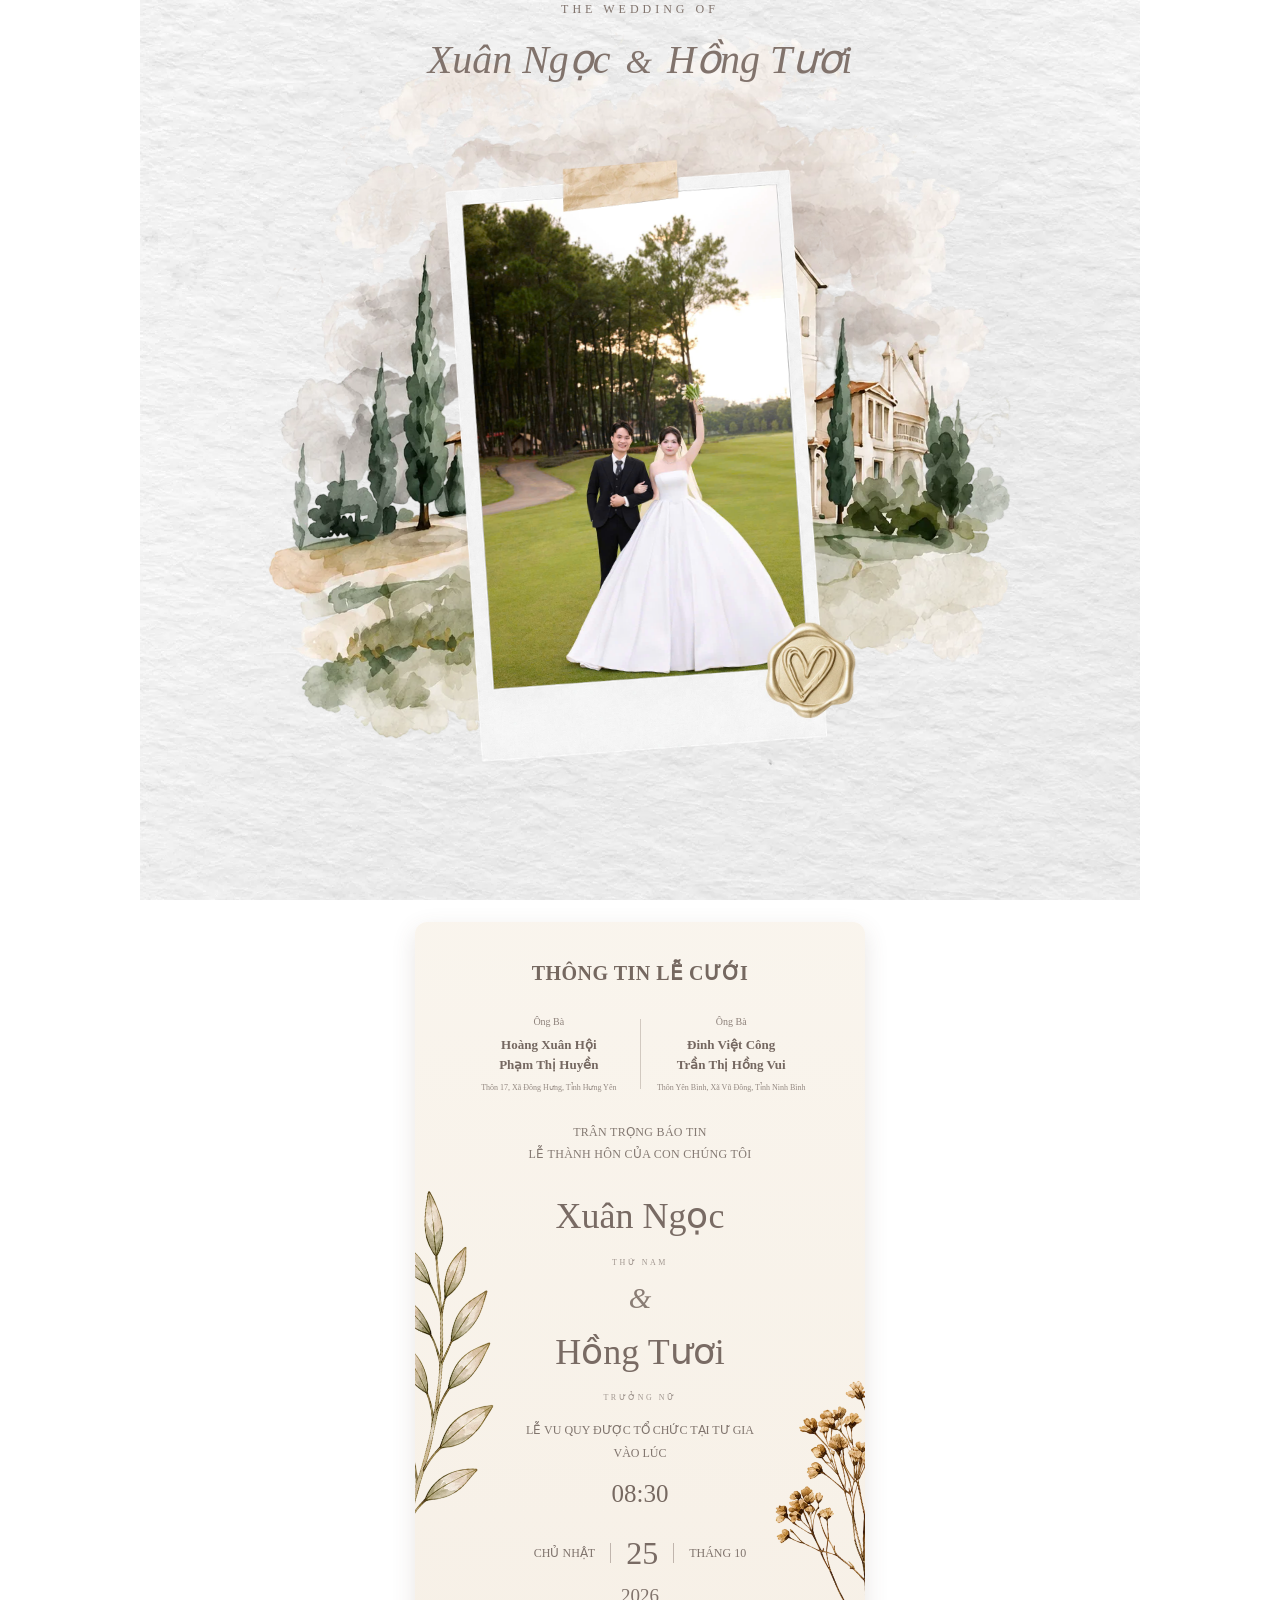
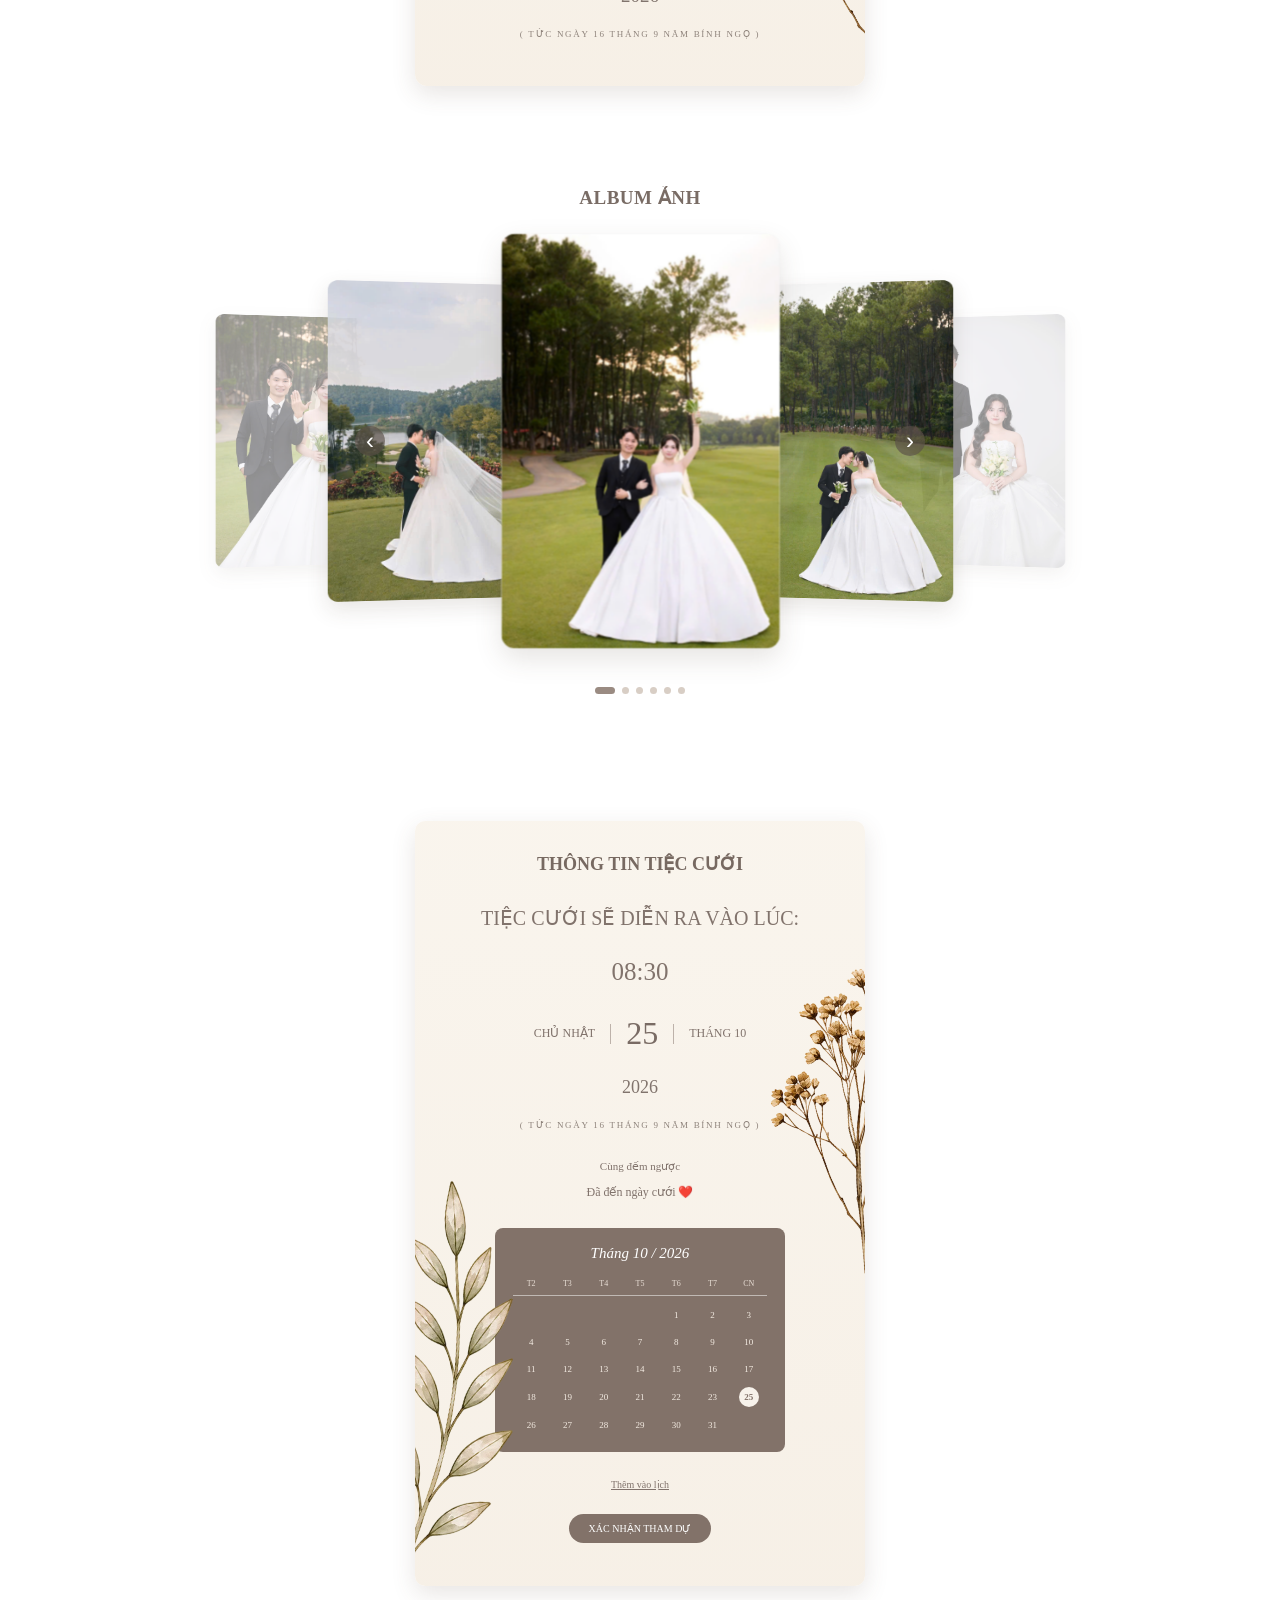
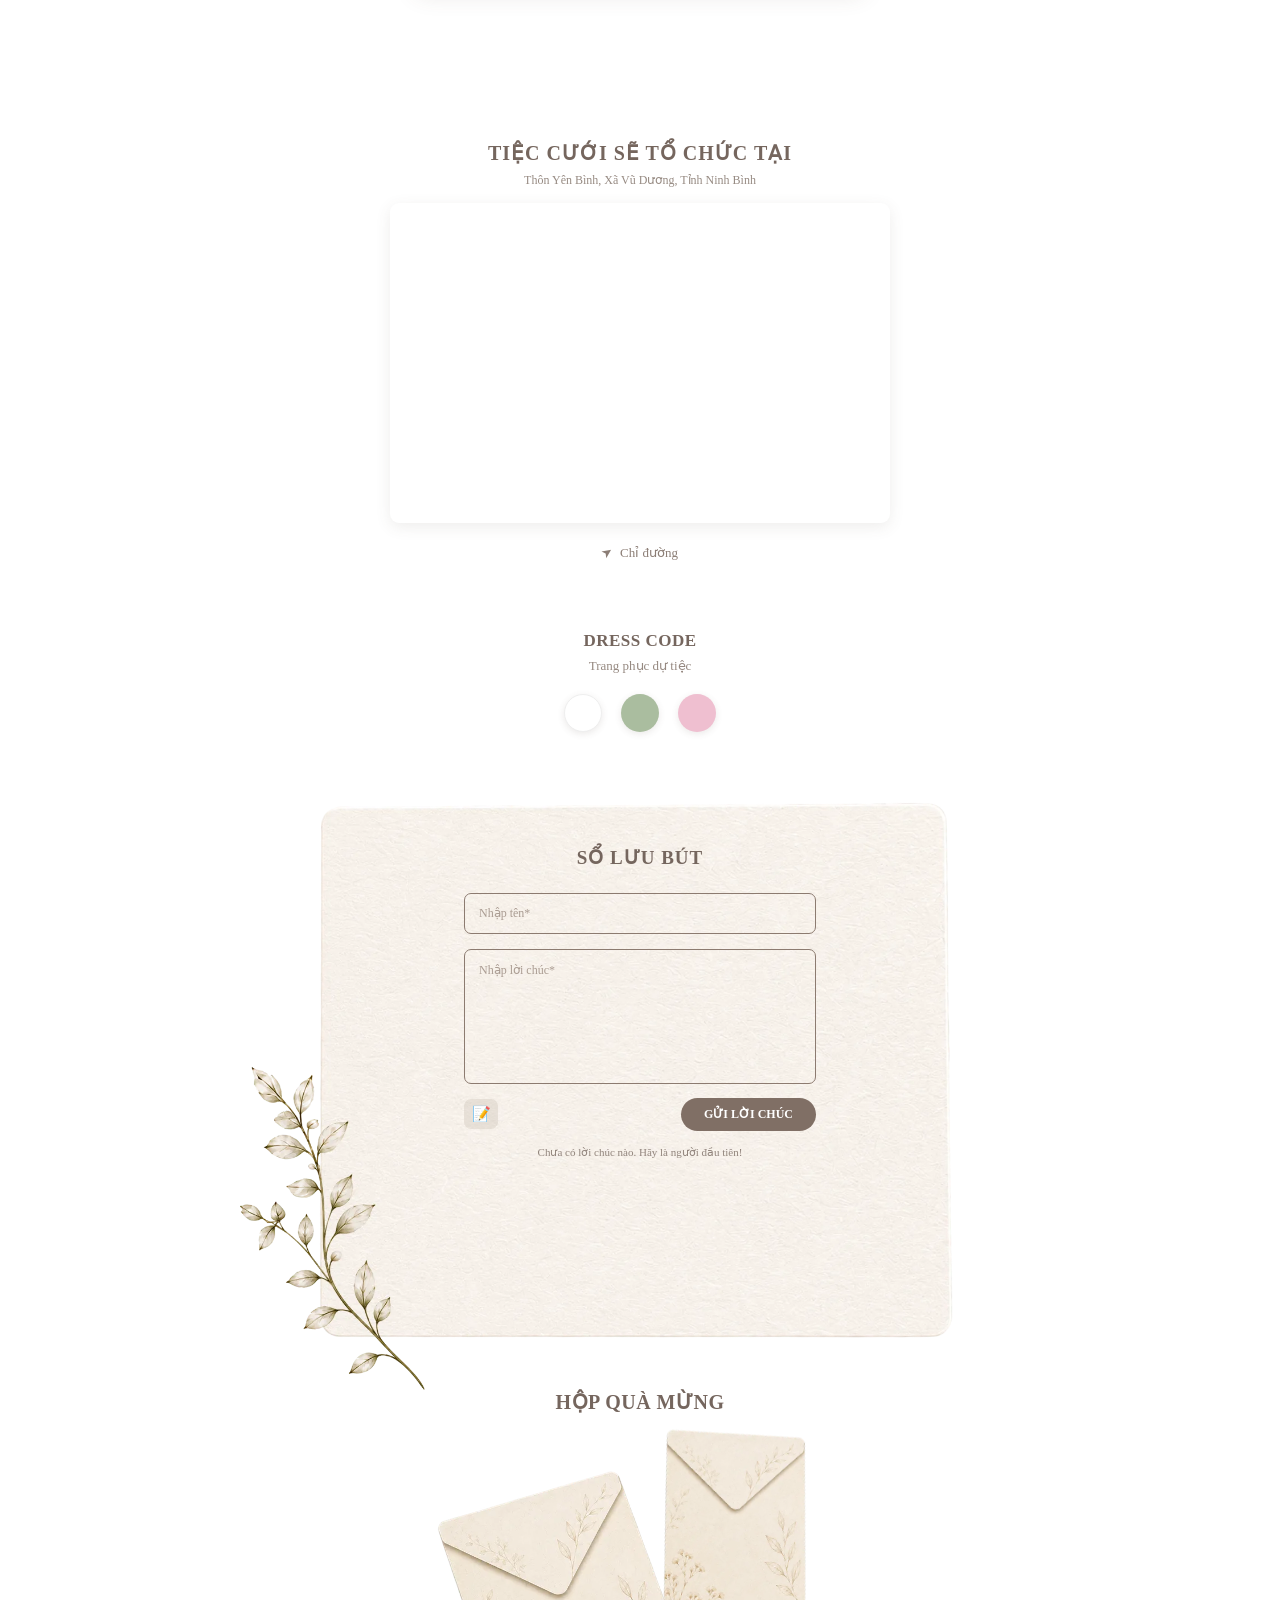
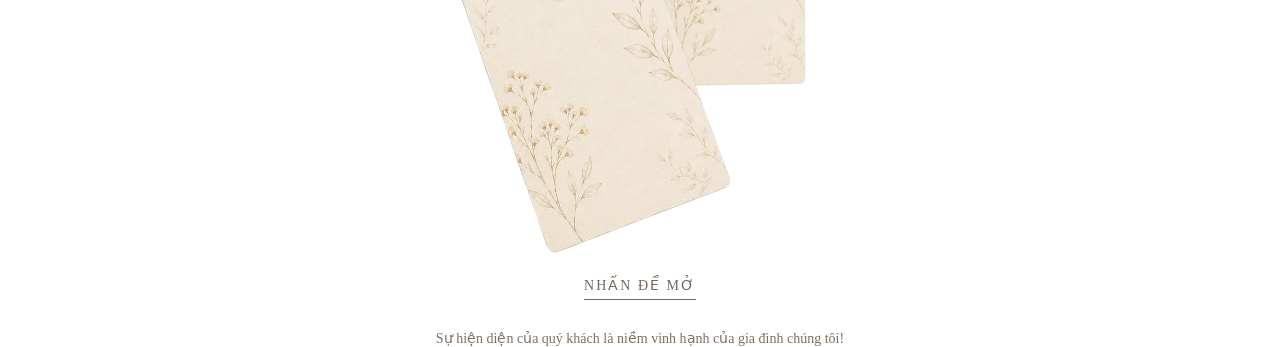
==== index.html @ 6e7ea4f8 "upload source code" ====
<!DOCTYPE html>
<html lang="en">
<head>
    <meta charset="UTF-8">
    <meta name="viewport" content="width=device-width, initial-scale=1.0">
    <title>Document</title>
    <link rel="stylesheet" href="index.css">
</head>
<body>
    <div class="wedding-cover">

    <!-- ================================
         TIÊU ĐỀ
    ================================= -->

    <div class="wedding-subtitle">
        THE WEDDING OF
    </div>


    <!-- ================================
         TÊN CÔ DÂU CHÚ RỂ
    ================================= -->

    <div class="wedding-names">
        Xuân Ngọc <span>&amp;</span> Hồng Tươi
    </div>


    <!-- ================================
         KHU VỰC ẢNH
    ================================= -->

    <div class="wedding-photo">


        <!-- ẢNH CƯỚI -->
        <img class="anh-cuoi" src="anhcuoi/anh-chinh.jpg" alt="Xuân Ngọc &amp; Hồng Tươi">


        <!-- KHUNG POLAROID CỦA BẠN -->
        <img class="khung-anh" src="anhcuoi/frame-avatar.png" alt="">


        <!-- BĂNG KEO -->
        <div class="wedding-tape"></div>


        <!-- HOA KHÔ -->
        <div class="wedding-flower">

            <img src="LINK-HOA-KHO" alt="">

        </div>


        <!-- CON DẤU -->
        <div class="wedding-seal">

            <img src="LINK-CON-DAU" alt="">

        </div>


    </div>

</div>
<!-- =====================================================
     THÔNG TIN LỄ CƯỚI
===================================================== -->

<section class="wedding-info">

    <!-- TIÊU ĐỀ -->
    <h2 class="info-title">
        THÔNG TIN LỄ CƯỚI
    </h2>


    <!-- =================================================
         THÔNG TIN HAI GIA ĐÌNH
    ================================================== -->

    <div class="family-info">

        <!-- NHÀ TRAI -->
        <div class="family-side">

            <div class="small-text">
                Ông Bà
            </div>

            <strong>
                Hoàng Xuân Hội
            </strong>

            <strong>
                Phạm Thị Huyền
            </strong>

            <div class="address">
                Thôn 17, Xã Đông Hưng, Tỉnh Hưng Yên
            </div>

        </div>


        <!-- ĐƯỜNG KẺ -->
        <div class="family-line"></div>


        <!-- NHÀ GÁI -->
        <div class="family-side">

            <div class="small-text">
                Ông Bà
            </div>

            <strong>
                Đinh Việt Công
            </strong>

            <strong>
                Trần Thị Hồng Vui
            </strong>

            <div class="address">
                Thôn Yên Bình, Xã Vũ Đông, Tỉnh Ninh Bình
            </div>

        </div>

    </div>


    <!-- =================================================
         LỜI MỜI
    ================================================== -->

    <div class="invitation-text">

        TRÂN TRỌNG BÁO TIN<br>

        LỄ THÀNH HÔN CỦA CON CHÚNG TÔI

    </div>


    <!-- =================================================
         TÊN CÔ DÂU
    ================================================== -->

    <div class="bride-name">
        Xuân Ngọc
    </div>


    <!-- VAI TRÒ -->
    <div class="gender">
        THỨ NAM
    </div>


    <!-- DẤU & -->
    <div class="and-symbol">
        &
    </div>


    <!-- =================================================
         TÊN CHÚ RỂ
    ================================================== -->

    <div class="groom-name">
        Hồng Tươi
    </div>


    <!-- VAI TRÒ -->
    <div class="gender">
        TRƯỞNG NỮ
    </div>


    <!-- =================================================
         THÔNG TIN BUỔI LỄ
    ================================================== -->

    <div class="ceremony-text">

        LỄ VU QUY ĐƯỢC TỔ CHỨC TẠI TƯ GIA

        <br>

        VÀO LÚC

    </div>


    <!-- GIỜ -->
    <div class="ceremony-time">
        08:30
    </div>


    <!-- =================================================
         NGÀY
    ================================================== -->

    <div class="date-row">

        <span>
            CHỦ NHẬT
        </span>

        <i></i>

        <strong>
            25
        </strong>

        <i></i>

        <span>
            THÁNG 10
        </span>

    </div>


    <!-- =================================================
         NĂM
    ================================================== -->

    <div class="year">
        2026
    </div>


    <!-- =================================================
         ÂM LỊCH
    ================================================== -->

    <div class="lunar-date">
        ( TỨC NGÀY 16 THÁNG 9 NĂM BÍNH NGỌ )
    </div>


    <!-- =================================================
         HOA BÊN TRÁI
    ================================================== -->

    <div class="info-flower info-flower-left">

        <img
            src="anhcuoi/leaf-background.png"
            alt=""
        >

    </div>


    <!-- =================================================
         HOA BÊN PHẢI
    ================================================== -->

    <div class="info-flower info-flower-right">

        <img
            src="anhcuoi/flower2-decoration.png"
            alt=""
        >

    </div>

</section>
<!-- =====================================================
     ALBUM ẢNH
===================================================== -->

<section class="wedding-album">

    <h2 class="album-title">
        ALBUM ẢNH
    </h2>


    <div class="album-slider">

        <!-- NÚT TRÁI -->
        <button
            class="album-btn album-prev"
            onclick="prevAlbum()">
            ‹
        </button>


        <!-- KHUNG ẢNH -->
        <div class="album-track">

            <div class="album-card">
                <img src="anhcuoi/1.jpg" alt="Ảnh cưới 1">
            </div>

            <div class="album-card">
                <img src="anhcuoi/2.jpg" alt="Ảnh cưới 2">
            </div>

            <div class="album-card">
                <img src="anhcuoi/4.jpg" alt="Ảnh cưới 3">
            </div>

            <div class="album-card">
                <img src="anhcuoi/5.jpg" alt="Ảnh cưới 4">
            </div>

            <div class="album-card">
                <img src="anhcuoi/6.jpg" alt="Ảnh cưới 5">
            </div>

            <div class="album-card">
                <img src="anhcuoi/7.jpg" alt="Ảnh cưới 6">
            </div>

        </div>


        <!-- NÚT PHẢI -->
        <button
            class="album-btn album-next"
            onclick="nextAlbum()">
            ›
        </button>

    </div>


    <!-- CHẤM -->
    <div class="album-dots"></div>

</section>
<!-- =====================================================
     THÔNG TIN TIỆC CƯỚI
===================================================== -->

<section class="wedding-party">

    <!-- TIÊU ĐỀ -->
    <h2 class="party-title">
        THÔNG TIN TIỆC CƯỚI
    </h2>


    <!-- NỘI DUNG -->
    <div class="party-content">

        <div class="party-intro">
            TIỆC CƯỚI SẼ DIỄN RA VÀO LÚC:
        </div>


        <!-- GIỜ -->
        <div class="party-time">
            08:30
        </div>


        <!-- NGÀY -->
        <div class="party-date">

            <span>CHỦ NHẬT</span>

            <i></i>

            <strong>25</strong>

            <i></i>

            <span>THÁNG 10</span>

        </div>


        <!-- NĂM -->
        <div class="party-year">
            2026
        </div>


        <!-- ÂM LỊCH -->
        <div class="party-lunar">
            ( TỨC NGÀY 16 THÁNG 9 NĂM BÍNH NGỌ )
        </div>


        <!-- =================================================
             ĐẾM NGƯỢC
        ================================================== -->

        <div class="countdown-title">
            Cùng đếm ngược
        </div>

        <div
            class="countdown"
            id="weddingCountdown">

            <span id="countdownText">
                17 ngày 18 giờ 10 phút 11 giây
            </span>

        </div>


        <!-- =================================================
             LỊCH
        ================================================== -->

        <div class="wedding-calendar">

            <div class="calendar-month">
                Tháng 10 / 2026
            </div>


            <div class="calendar-week">

                <span>T2</span>
                <span>T3</span>
                <span>T4</span>
                <span>T5</span>
                <span>T6</span>
                <span>T7</span>
                <span>CN</span>

            </div>


            <div class="calendar-days">

                <span></span>
                <span></span>
                <span></span>
                <span></span>

                <span>1</span>
                <span>2</span>
                <span>3</span>

                <span>4</span>
                <span>5</span>
                <span>6</span>
                <span>7</span>
                <span>8</span>
                <span>9</span>
                <span>10</span>

                <span>11</span>
                <span>12</span>
                <span>13</span>
                <span>14</span>
                <span>15</span>
                <span>16</span>
                <span>17</span>

                <span>18</span>
                <span>19</span>
                <span>20</span>
                <span>21</span>
                <span>22</span>
                <span>23</span>

                <span class="calendar-selected">
                    25
                </span>

                <span>26</span>
                <span>27</span>
                <span>28</span>
                <span>29</span>
                <span>30</span>
                <span>31</span>

            </div>

        </div>


        <!-- THÊM VÀO LỊCH -->

        <a
            href="#"
            class="add-calendar">

            Thêm vào lịch

        </a>


        <!-- XÁC NHẬN -->

        <button
            class="confirm-attendance"
            type="button">

            XÁC NHẬN THAM DỰ

        </button>

    </div>


    <!-- =================================================
         HOA TRÁI
    ================================================== -->

    <div class="party-flower party-flower-left">

        <img
            src="anhcuoi/leaf-background.png"
            alt=""
        >

    </div>


    <!-- =================================================
         HOA PHẢI
    ================================================== -->

    <div class="party-flower party-flower-right">

        <img
            src="anhcuoi/flower2-decoration.png"
            alt=""
        >

    </div>

</section>
<section class="wedding-location">

    <!-- Địa điểm -->
    <div class="location-title">
        <h2>TIỆC CƯỚI SẼ TỔ CHỨC TẠI</h2>

        <p>
            Thôn Yên Bình, Xã Vũ Dương, Tỉnh Ninh Bình
        </p>
    </div>


    <!-- Bản đồ -->
    <div class="map-wrapper">

        <iframe
            src="https://www.google.com/maps?q=Nhà%20văn%20hóa%20thôn%20Dương%20Chính,%20Ý%20Yên,%20Nam%20Định&output=embed"
            loading="lazy"
            allowfullscreen
            referrerpolicy="no-referrer-when-downgrade"
            title="Địa điểm tổ chức tiệc cưới">
        </iframe>

    </div>


    <!-- Chỉ đường -->
    <a
        class="direction"
        href="https://www.google.com/maps/search/?api=1&query=Nhà%20văn%20hóa%20thôn%20Dương%20Chính,%20Ý%20Yên,%20Nam%20Định"
        target="_blank"
        rel="noopener noreferrer"
    >

        <span class="direction-icon">➤</span>

        <span>Chỉ đường</span>

    </a>


    <!-- Dress Code -->
    <div class="dress-code">

        <h2>DRESS CODE</h2>

        <p>Trang phục dự tiệc</p>


        <div class="dress-colors">

            <span class="color color-white"></span>

            <span class="color color-green"></span>

            <span class="color color-pink"></span>

        </div>

    </div>

</section>
<section class="guestbook">

    <!-- Ảnh nền + khung + thiệp của bạn -->
    <img
        src="anhcuoi/paper-note.png"
        class="guestbook-image"
        alt="Sổ lưu bút"
    >

    <!-- Nội dung sổ lưu bút -->
    <div class="guestbook-content">

        <h2>SỔ LƯU BÚT</h2>

        <input
            type="text"
            class="guest-name"
            placeholder="Nhập tên*"
        >

        <textarea
            class="guest-message"
            placeholder="Nhập lời chúc*"
        ></textarea>

        <div class="guestbook-actions">

            <button class="emoji-btn">
                📝
            </button>

            <button class="send-btn">
                GỬI LỜI CHÚC
            </button>

        </div>

        <p class="empty-message">
            Chưa có lời chúc nào. Hãy là người đầu tiên!
        </p>

    </div>
</section>
<section class="gift-section">

    <h2 class="title">HỘP QUÀ MỪNG</h2>

    <div class="gift-envelopes">

        <!-- Phong bì phía sau -->
        <img
            src="anhcuoi/minimalism_brown.png"
            alt="Hộp quà mừng"
            class="envelope envelope-back"
        >

        <!-- Phong bì phía trước -->
        <img
            src="anhcuoi/minimalism_brown.png"
            alt="Hộp quà mừng"
            class="envelope envelope-front"
        >

    </div>

    <!-- =========================
         NHẤN ĐỂ MỞ
    ========================== -->

    <div class="gift-open-area">
        <span class="gift-open-text" onclick="openQR()">
            NHẤN ĐỂ MỞ
        </span>
    </div>
    <p class="gift-message">
        Sự hiện diện của quý khách là niềm vinh hạnh của gia đình chúng tôi!
    </p>

</section>


<!-- =========================
     POPUP QR
========================= -->

<div id="qrPopup" class="qr-popup">

    <div class="qr-overlay" onclick="closeQR()"></div>

    <div class="qr-modal">

        <div class="qr-header">

            <div class="qr-title">
                HỘP QUÀ MỪNG
            </div>

            <button
                class="qr-close"
                onclick="closeQR()"
            >
                ×
            </button>

        </div>

        <div class="qr-body">

            <div class="qr-name">
                Cô Dâu
            </div>

            <div class="qr-image-box">
                <img
                    src="YOUR_QR_CODE_IMAGE_URL"
                    alt="QR Code"
                    class="qr-image"
                >
            </div>

            <a
                href="YOUR_QR_CODE_IMAGE_URL"
                download="QR-Cua-Dau.png"
                class="save-qr"
            >
                ↓ &nbsp;Lưu QR
            </a>

        </div>

    </div>

</div>
<script src="index.js"></script>
</body>
</html>
---- index.css ----
/* =========================================================
   WEDDING PAGE - RESPONSIVE CSS
   ========================================================= */

* {
    box-sizing: border-box;
}

html {
    width: 100%;
    overflow-x: hidden;
}

body {
    margin: 0;
    width: 100%;
    overflow-x: hidden;
}

/* Khu vực nền tối đa 800px */
body::before {
    content: "";
    position: fixed;
    top: 0;
    left: 50%;
    width: 1000px;
    max-width: 100%;
    height: 100vh;

    transform: translateX(-50%);

    background-image: url("anhcuoi/paper.png");
    background-repeat: repeat-y;
    background-position: top center;
    background-size: 100% auto;

    z-index: -1;
    pointer-events: none;
}


/* =========================================================
   WEDDING COVER
   ========================================================= */

.trang-wedding {
    position: relative;

    width: 100%;
    min-height: 100vh;

    padding: 55px 20px 100px !important;

    overflow: hidden !important;

    font-family:
        "Times New Roman",
        Times,
        serif;
}


/* =========================================================
   KHUNG NỘI DUNG CHÍNH
   ========================================================= */

.wedding-cover {
    position: relative;

    width: 100%;
    max-width: 800px;

    margin: 0 auto;

    text-align: center;

    background-image: url("anhcuoi/house-background.png");

    background-repeat: no-repeat;
    background-position: center top;
    background-size: 100% auto;
}


/* Lớp làm nền nhạt */

.wedding-cover::before {
    content: "";

    position: absolute;

    inset: 0;

    width: 100%;
    height: 100%;

    z-index: 0;

    pointer-events: none;
}


/* Nội dung nằm trên nền */

.wedding-cover > * {
    position: relative;

    z-index: 1;
}


/* =========================================================
   THE WEDDING OF
   ========================================================= */

.wedding-subtitle {
    margin: 0 0 18px;

    color: #81746d;

    font-family:
        "Times New Roman",
        Times,
        serif;

    font-size: 12px;
    font-weight: 400;

    letter-spacing: 4px;
    line-height: 1.5;
}


/* =========================================================
   TÊN CÔ DÂU - CHÚ RỂ
   ========================================================= */

.wedding-names {
    margin: 0 0 58px;

    color: #81736c;

    font-family:
        "Times New Roman",
        Times,
        serif;

    font-size: 40px;
    font-style: italic;
    font-weight: 400;

    line-height: 1.2;

    overflow-wrap: break-word;
}

.wedding-names span {
    margin: 0 5px;

    font-size: 34px;
}


/* =========================================================
   KHU VỰC ẢNH CƯỚI
   ========================================================= */

.wedding-photo {
    position: relative;

    width: min(520px, 95%);
    height: 700px;

    margin: 0 auto;

    overflow: visible !important;
}


/* =========================================================
   BĂNG KEO
   ========================================================= */

.wedding-tape {
    display: none !important;
}


/* =========================================================
   ẢNH CƯỚI
   ========================================================= */

.wedding-photo .anh-cuoi {
    position: absolute;
    top: 50px;
    left: 51%;
    width: 320px;
    height: 490px;
    max-width: none;
    object-fit: cover;
    transform: translateX(-53%) rotate(-4deg);
    z-index: 1;
    margin: 0 !important;
    box-shadow: none !important;
}


/* =========================================================
   KHUNG POLAROID
   ========================================================= */

.wedding-photo .khung-anh {
    position: absolute;
    top: 0;
    left: 50%;
    width: 450px;
    max-width: none;
    height: auto;
    transform: translateX(-49%) rotate(1deg);
    z-index: 5;
    margin: 0 !important;
    pointer-events: none;
}


/* =========================================================
   THÔNG TIN LỄ CƯỚI
   ========================================================= */

.wedding-info {
    position: relative;

    width: min(450px, 92%);
    min-height: 760px;

    margin: 80px auto 100px;

    padding: 38px 32px 45px;

    box-sizing: border-box;

    background:
        linear-gradient(
            rgba(249, 244, 236, 0.94),
            rgba(246, 239, 229, 0.94)
        ),
        url("images/paper-texture.png");

    background-size: cover;
    background-position: center;
    background-repeat: no-repeat;

    border-radius: 12px;

    box-shadow:
        0 8px 25px rgba(90, 70, 55, 0.14);

    text-align: center;

    color: #81736c;

    font-family:
        "Times New Roman",
        Times,
        serif;

    overflow: hidden;

    z-index: 5;
}


/* =========================================================
   TIÊU ĐỀ THÔNG TIN
   ========================================================= */

.info-title {
    margin: 0 0 28px;

    color: #756860;

    font-size: 20px;
    font-weight: 600;

    letter-spacing: 0.5px;
    line-height: 1.3;
}


/* =========================================================
   THÔNG TIN GIA ĐÌNH
   ========================================================= */

.family-info {
    display: flex;

    align-items: center;
    justify-content: center;

    width: 100%;

    margin-bottom: 28px;
}

.family-side {
    width: 47%;

    text-align: center;

    font-size: 11px;
    line-height: 1.6;
}

.family-side .small-text {
    margin-bottom: 5px;

    color: #8e827b;

    font-size: 10px;
}

.family-side strong {
    display: block;

    color: #756861;

    font-size: 13px;
    font-weight: 600;

    line-height: 1.55;
}

.family-side .address {
    margin-top: 7px;

    color: #958a83;

    font-size: 8px;

    line-height: 1.5;
}

.family-line {
    width: 1px;
    height: 70px;

    flex-shrink: 0;

    background: #bdb2aa;

    opacity: 0.65;
}


/* =========================================================
   LỜI MỜI
   ========================================================= */

.invitation-text {
    margin: 0 0 30px;

    color: #857a73;

    font-size: 12px;
    line-height: 1.8;

    letter-spacing: 0.3px;
}


/* =========================================================
   TÊN CÔ DÂU
   ========================================================= */

.bride-name {
    margin: 0 0 18px;

    color: #796b64;

    font-size: 36px;
    font-weight: 400;

    line-height: 1.2;

    overflow-wrap: break-word;
}


/* =========================================================
   VAI TRÒ
   ========================================================= */

.gender {
    margin: 0 0 16px;

    color: #a29891;

    font-size: 8px;

    letter-spacing: 2.5px;

    line-height: 1.4;
}


/* =========================================================
   &
   ========================================================= */

.and-symbol {
    margin: 0 0 18px;

    color: #8a7d75;

    font-size: 29px;
    font-style: italic;

    line-height: 1;
}


/* =========================================================
   TÊN CHÚ RỂ
   ========================================================= */

.groom-name {
    margin: 0 0 18px;

    color: #796b64;

    font-size: 36px;
    font-weight: 400;

    line-height: 1.2;

    overflow-wrap: break-word;
}


/* =========================================================
   THÔNG TIN LỄ
   ========================================================= */

.ceremony-text {
    margin: 10px 0 14px;

    color: #81756e;

    font-size: 12px;

    line-height: 1.9;
}


/* =========================================================
   GIỜ
   ========================================================= */

.ceremony-time {
    margin: 0 0 28px;

    color: #776961;

    font-size: 25px;
    font-weight: 400;

    line-height: 1.2;
}


/* =========================================================
   NGÀY
   ========================================================= */

.date-row {
    display: flex;

    align-items: center;
    justify-content: center;

    gap: 15px;

    margin-bottom: 16px;

    color: #81756e;

    font-size: 12px;

    line-height: 1;
}

.date-row strong {
    color: #796b64;

    font-size: 32px;
    font-weight: 400;

    line-height: 1;
}

.date-row i {
    display: block;

    width: 1px;
    height: 20px;

    flex-shrink: 0;

    background: #c0b5ad;
}


/* =========================================================
   NĂM
   ========================================================= */

.year {
    margin: 0 0 20px;

    color: #81746d;

    font-size: 19px;

    line-height: 1.2;
}


/* =========================================================
   ÂM LỊCH
   ========================================================= */

.lunar-date {
    color: #8e837b;

    font-size: 9px;

    letter-spacing: 1.7px;

    line-height: 1.5;
}


/* =========================================================
   HOA THÔNG TIN
   ========================================================= */

.info-flower {
    position: absolute;

    z-index: 10;

    pointer-events: none;
}

.info-flower img {
    display: block;

    width: 100% !important;
    height: auto !important;

    max-width: none !important;

    margin: 0 !important;
}

.info-flower-left {
    left: -48px;
    bottom: 125px;

    width: 135px;

    transform: rotate(-8deg);
}

.info-flower-right {
    right: -50px;
    bottom: -5px;

    width: 145px;

    transform: rotate(5deg);
}


/* =========================================================
   ALBUM
   ========================================================= */

.wedding-album {
    position: relative;

    width: 100%;
    max-width: 1000px;

    margin: 70px auto 110px;

    text-align: center;

    font-family:
        "Times New Roman",
        Times,
        serif;

    overflow: hidden;
}


/* =========================================================
   TIÊU ĐỀ ALBUM
   ========================================================= */

.album-title {
    margin: 0 0 35px;

    color: #796c65;

    font-size: 19px;
    font-weight: 600;

    letter-spacing: 0.5px;

    line-height: 1.3;
}


/* =========================================================
   SLIDER
   ========================================================= */

.album-slider {
    position: relative;

    width: 100%;
    height: 390px;

    display: flex;

    align-items: center;
    justify-content: center;

    perspective: 1200px;

    overflow: visible;
}


/* =========================================================
   TRACK
   ========================================================= */

.album-track {
    position: relative;

    width: 100%;
    height: 100%;

    display: flex;

    align-items: center;
    justify-content: center;

    transform-style: preserve-3d;
}


/* =========================================================
   CARD
   ========================================================= */

.album-card {
    position: absolute;

    width: 255px;
    height: 380px;

    border-radius: 12px;

    overflow: hidden;

    background: #eee;

    box-shadow:
        0 10px 25px rgba(80, 65, 55, 0.15);

    transition:
        transform 0.6s ease,
        opacity 0.6s ease,
        filter 0.6s ease;

    transform-style: preserve-3d;
}

.album-card img {
    display: block;

    width: 100% !important;
    height: 100% !important;

    max-width: none !important;

    object-fit: cover;

    margin: 0 !important;
}


/* =========================================================
   CARD ACTIVE
   ========================================================= */

.album-card.active {
    z-index: 10;

    opacity: 1;

    transform:
        translateX(0)
        translateZ(100px)
        scale(1);

    filter: none;
}


/* =========================================================
   LEFT 1
   ========================================================= */

.album-card.left-1 {
    z-index: 6;

    opacity: 0.9;

    transform:
        translateX(-210px)
        translateZ(-40px)
        rotateY(12deg)
        scale(0.86);
}


/* =========================================================
   LEFT 2
   ========================================================= */

.album-card.left-2 {
    z-index: 4;

    opacity: 0.45;

    transform:
        translateX(-370px)
        translateZ(-120px)
        rotateY(18deg)
        scale(0.72);
}


/* =========================================================
   RIGHT 1
   ========================================================= */

.album-card.right-1 {
    z-index: 6;

    opacity: 0.9;

    transform:
        translateX(210px)
        translateZ(-40px)
        rotateY(-12deg)
        scale(0.86);
}


/* =========================================================
   RIGHT 2
   ========================================================= */

.album-card.right-2 {
    z-index: 4;

    opacity: 0.45;

    transform:
        translateX(370px)
        translateZ(-120px)
        rotateY(-18deg)
        scale(0.72);
}


/* =========================================================
   HIDDEN
   ========================================================= */

.album-card.hidden {
    opacity: 0;
    pointer-events: none;

    transform:
        translateX(0)
        translateZ(-300px)
        scale(0.5);
}


/* =========================================================
   NÚT ALBUM
   ========================================================= */

.album-btn {
    position: absolute;

    top: 50%;

    width: 30px;
    height: 30px;

    padding: 0;

    border: none;
    border-radius: 50%;

    background: rgba(90, 80, 72, 0.65);

    color: #fff;

    font-size: 24px;
    line-height: 28px;

    cursor: pointer;

    z-index: 30;

    transform: translateY(-50%);

    transition:
        background 0.3s ease,
        transform 0.3s ease;
}

.album-btn:hover {
    background: rgba(70, 60, 52, 0.85);

    transform:
        translateY(-50%)
        scale(1.1);
}

.album-prev {
    left: calc(50% - 285px);
}

.album-next {
    right: calc(50% - 285px);
}


/* =========================================================
   DOTS
   ========================================================= */

.album-dots {
    display: flex;

    justify-content: center;
    align-items: center;

    gap: 7px;

    margin-top: 45px;
    margin-bottom: 10px;

    min-height: 20px;
}

.album-dot {
    width: 7px;
    height: 7px;

    padding: 0;

    border: none;
    border-radius: 50%;

    background: #d8cec5;

    cursor: pointer;

    transition:
        width 0.3s ease,
        background 0.3s ease,
        transform 0.3s ease;
}

.album-dot.active {
    width: 20px;
    height: 7px;

    border-radius: 10px;

    background: #9a8b82;
}


/* =========================================================
   THÔNG TIN TIỆC CƯỚI
   ========================================================= */

.wedding-party {
    position: relative;

    width: min(450px, 92%);
    min-height: 765px;

    margin: 90px auto 110px;

    padding: 32px 30px 35px;

    box-sizing: border-box;

    background:
        linear-gradient(
            rgba(249, 244, 236, 0.94),
            rgba(246, 239, 229, 0.94)
        ),
        url("images/paper-texture.png");

    background-size: cover;
    background-position: center;
    background-repeat: no-repeat;

    border-radius: 10px;

    box-shadow:
        0 8px 25px rgba(90, 70, 55, 0.14);

    text-align: center;

    color: #81736c;

    font-family:
        "Times New Roman",
        Times,
        serif;

    overflow: hidden;

    z-index: 5;
}


/* =========================================================
   PARTY TITLE
   ========================================================= */

.party-title {
    margin: 0 0 28px;

    color: #776961;

    font-size: 18px;
    font-weight: 600;

    line-height: 1.3;
}

.party-intro {
    margin: 0 0 25px;

    color: #81736c;

    font-size: 20px;

    line-height: 1.4;
}

.party-time {
    margin: 0 0 28px;

    color: #81736c;

    font-size: 25px;

    line-height: 1.2;
}


/* =========================================================
   PARTY DATE
   ========================================================= */

.party-date {
    display: flex;

    align-items: center;
    justify-content: center;

    gap: 15px;

    margin-bottom: 25px;

    color: #81736c;

    font-size: 12px;
}

.party-date strong {
    color: #796b64;

    font-size: 32px;
    font-weight: 400;
}

.party-date i {
    width: 1px;
    height: 20px;

    background: #bdb2aa;
}

.party-year {
    margin: 0 0 22px;

    color: #81746d;

    font-size: 18px;
}

.party-lunar {
    margin: 0 0 30px;

    color: #8e837b;

    font-size: 9px;

    letter-spacing: 1.7px;
}


/* =========================================================
   COUNTDOWN
   ========================================================= */

.countdown-title {
    margin: 0 0 12px;

    color: #81736c;

    font-size: 11px;
}

.countdown {
    margin: 0 0 28px;

    color: #81736c;

    font-size: 12px;
}


/* =========================================================
   CALENDAR
   ========================================================= */

.wedding-calendar {
    width: min(290px, 100%);

    margin: 0 auto 27px;

    padding: 16px 18px 18px;

    box-sizing: border-box;

    background: #827269;

    border-radius: 8px;

    color: #f5eee5;
}

.calendar-month {
    margin: 0 0 15px;

    color: #fff;

    font-size: 15px;
    font-style: italic;

    line-height: 1.3;
}

.calendar-week {
    display: grid;

    grid-template-columns: repeat(7, 1fr);

    padding-bottom: 7px;

    border-bottom:
        1px solid
        rgba(255,255,255,0.5);
}

.calendar-week span {
    color: #e8ded5;

    font-size: 8px;
}

.calendar-days {
    display: grid;

    grid-template-columns: repeat(7, 1fr);

    row-gap: 9px;

    margin-top: 10px;

    align-items: center;
}

.calendar-days span {
    display: flex;

    align-items: center;
    justify-content: center;

    min-height: 18px;

    color: #f4ece3;

    font-size: 9px;
}

.calendar-selected {
    width: 20px;
    height: 20px;

    margin: auto;

    border-radius: 50%;

    background: #f7f2eb;

    color: #827269 !important;

    font-weight: 600;
}


/* =========================================================
   PARTY BUTTON
   ========================================================= */

.add-calendar {
    display: block;

    width: fit-content;

    margin: 0 auto 24px;

    color: #81736c;

    font-size: 10px;

    text-decoration: underline;

    cursor: pointer;
}

.add-calendar:hover {
    color: #655850;
}

.confirm-attendance {
    padding: 9px 20px;

    border: none;
    border-radius: 20px;

    background: #827269;

    color: #fff;

    font-family:
        "Times New Roman",
        Times,
        serif;

    font-size: 10px;

    cursor: pointer;

    transition:
        transform 0.3s ease,
        background 0.3s ease;
}

.confirm-attendance:hover {
    background: #6f6159;

    transform: scale(1.04);
}


/* =========================================================
   HOA PARTY
   ========================================================= */

.party-flower {
    position: absolute;

    z-index: 10;

    pointer-events: none;
}

.party-flower img {
    display: block;

    width: 100% !important;
    height: auto !important;

    max-width: none !important;

    margin: 0 !important;
}

.party-flower-left {
    left: -45px;
    bottom: -20px;

    width: 155px;

    transform: rotate(-5deg);
}

.party-flower-right {
    right: -45px;
    top: 120px;

    width: 145px;

    transform: rotate(8deg);
}


/* =========================================================
   LOCATION
   ========================================================= */

.wedding-location {
    width: 100%;
    max-width: 800px;

    margin: 0 auto;

    padding: 45px 20px 70px;

    box-sizing: border-box;

    text-align: center;

    color: #796b63;
}

.location-title {
    margin-bottom: 15px;
}

.location-title h2 {
    margin: 0 0 8px;

    color: #75665e;

    font-size: 20px;
    font-weight: bold;

    letter-spacing: 1px;
}

.location-title p {
    margin: 0;

    color: #978b83;

    font-size: 12px;
}

.map-wrapper {
    width: min(500px, 100%);
    height: 320px;

    margin: 0 auto;

    overflow: hidden;

    border-radius: 9px;

    box-shadow:
        0 4px 15px rgba(90, 75, 65, 0.10);
}

.map-wrapper iframe {
    display: block;

    width: 100%;
    height: 100%;

    border: 0;
}

.direction {
    display: inline-flex;

    align-items: center;
    justify-content: center;

    gap: 7px;

    margin-top: 17px;

    padding: 5px 8px;

    color: #8b7d75;

    text-decoration: none;

    font-size: 13px;

    transition:
        color 0.3s ease,
        transform 0.3s ease;
}

.direction-icon {
    display: inline-flex;

    align-items: center;
    justify-content: center;

    font-size: 13px;

    color: #8b7d75;

    transform: rotate(-35deg);

    transition:
        transform 0.3s ease;
}

.direction:hover {
    color: #6f6159;

    transform: translateY(-2px);
}

.direction:hover .direction-icon {
    transform:
        rotate(-35deg)
        translate(2px, -2px);
}


/* =========================================================
   DRESS CODE
   ========================================================= */

.dress-code {
    margin-top: 65px;

    text-align: center;

    color: #796b63;
}

.dress-code h2 {
    margin: 0 0 7px;

    color: #75665e;

    font-size: 17px;
    font-weight: 600;

    letter-spacing: 0.5px;
}

.dress-code p {
    margin: 0;

    color: #968981;

    font-size: 13px;
}

.dress-colors {
    display: flex;

    align-items: center;
    justify-content: center;

    flex-wrap: wrap;

    gap: 19px;

    margin-top: 20px;
}

.color {
    display: block;

    width: 38px;
    height: 38px;

    flex-shrink: 0;

    border-radius: 50%;

    box-shadow:
        0 2px 7px rgba(90, 75, 65, 0.12);

    transition:
        transform 0.3s ease;
}

.color:hover {
    transform: translateY(-4px);
}

.color-white {
    background: #ffffff;

    border: 1px solid #eeeeee;
}

.color-green {
    background: #aabd9f;
}

.color-pink {
    background: #efbfd0;
}


/* =========================================================
   GUESTBOOK
   ========================================================= */

.guestbook {
    position: relative;

    width: 100%;
    max-width: 800px;

    margin: 0 auto;

    overflow: hidden;
}

.guestbook-image {
    display: block;

    width: 100%;
    height: auto;

    pointer-events: none;
}

.guestbook-content {
    position: absolute;

    top: 7.5%;
    left: 50%;

    width: 44%;

    transform: translateX(-50%);

    text-align: center;
}

.guestbook-content h2 {
    margin: 0 0 24px;

    color: #75665e;

    font-family:
        Georgia,
        "Times New Roman",
        serif;

    font-size: 19px;
    font-weight: 600;

    letter-spacing: 1px;
}


/* =========================================================
   GUEST INPUT
   ========================================================= */

.guest-name {
    width: 100%;
    height: 41px;

    padding: 0 14px;

    border: 1px solid #8c7b70;
    border-radius: 7px;

    background: transparent;

    color: #75665e;

    font-family:
        Georgia,
        "Times New Roman",
        serif;

    font-size: 12px;

    outline: none;
}

.guest-name::placeholder {
    color: #aa9c92;
}

.guest-name:focus {
    border-color: #75665e;
}


/* =========================================================
   GUEST MESSAGE
   ========================================================= */

.guest-message {
    width: 100%;
    height: 135px;

    margin-top: 15px;

    padding: 13px 14px;

    box-sizing: border-box;

    resize: none;

    border: 1px solid #8c7b70;
    border-radius: 7px;

    background: transparent;

    color: #75665e;

    font-family:
        Georgia,
        "Times New Roman",
        serif;

    font-size: 12px;

    outline: none;
}

.guest-message::placeholder {
    color: #aa9c92;
}

.guest-message:focus {
    border-color: #75665e;
}


/* =========================================================
   GUEST ACTIONS
   ========================================================= */

.guestbook-actions {
    display: flex;

    justify-content: space-between;
    align-items: center;

    gap: 10px;

    margin-top: 10px;
}

.emoji-btn {
    width: 34px;
    height: 30px;

    padding: 0;

    flex-shrink: 0;

    border: none;
    border-radius: 7px;

    background: rgba(210, 201, 190, 0.45);

    font-size: 15px;

    cursor: pointer;
}

.send-btn {
    height: 33px;

    padding: 0 23px;

    border: none;
    border-radius: 20px;

    background: #806f65;

    color: #fff;

    font-family:
        Georgia,
        "Times New Roman",
        serif;

    font-size: 12px;
    font-weight: 600;

    cursor: pointer;

    transition: 0.25s ease;
}

.send-btn:hover {
    background: #6f5f56;

    transform: translateY(-1px);
}

.empty-message {
    margin: 15px 0 0;

    color: #91847c;

    font-family:
        Georgia,
        "Times New Roman",
        serif;

    font-size: 11px;
}


/* =========================================================
   GIFT TITLE TRONG GUESTBOOK
   ========================================================= */

.gift-title {
    position: absolute;

    top: 49.5%;
    left: 50%;

    transform: translateX(-50%);

    margin: 0;

    color: #75665e;

    font-family:
        Georgia,
        "Times New Roman",
        serif;

    font-size: 18px;
    font-weight: 600;

    letter-spacing: 0.7px;

    white-space: nowrap;
}

.open-gift {
    position: absolute;

    top: 83.5%;
    left: 50%;

    transform: translateX(-50%);

    width: 150px;
    height: 40px;

    border: none;

    background: transparent;

    cursor: pointer;
}

.gift-text {
    color: #75665e;

    font-family:
        Georgia,
        "Times New Roman",
        serif;

    font-size: 12px;

    transition: 0.25s ease;
}

.open-gift:hover .gift-text {
    color: #554941;
}

.thank-you {
    position: absolute;

    bottom: 4.5%;
    left: 50%;

    width: 90%;

    transform: translateX(-50%);

    margin: 0;

    text-align: center;

    color: #85776e;

    font-family:
        Georgia,
        "Times New Roman",
        serif;

    font-size: 11px;
}


/* =========================================================
   GIFT SECTION
   ========================================================= */

.gift-section {
    width: 100%;
    max-width: 800px;

    margin: 0 auto;

    padding: 0 20px;

    text-align: center;
}

.title {
    margin: 0 0 7px;

    color: #75665e;

    font-size: 20px;
    font-weight: 600;

    letter-spacing: 0.5px;
}

.gift-description {
    width: 100%;
    max-width: 550px;

    margin: 0 auto 35px;

    color: #75665e;

    line-height: 1.8;

    font-size: 15px;
}


/* =========================================================
   2 PHONG BÌ
   ========================================================= */

.gift-envelopes {
    position: relative;

    width: min(380px, 100%);
    height: 300px;

    margin: 0 auto;
}

.envelope {
    position: absolute;

    height: auto !important;

    display: block;

    object-fit: contain;

    transition:
        transform 0.3s ease;
}

.envelope-back {
    width: 190px !important;

    top: 5px;
    right: 0;

    transform: rotate(13deg);

    z-index: 1;
}

.envelope-front {
    width: 260px !important;

    left: 5px;
    top: 55px;

    transform: rotate(-7deg);

    z-index: 2;
}

.gift-envelopes:hover .envelope-back {
    transform:
        rotate(16deg)
        translate(5px, -5px);
}

.gift-envelopes:hover .envelope-front {
    transform:
        rotate(-9deg)
        translate(-3px, -5px);
}


/* =========================================================
   NHẤN ĐỂ MỞ
   ========================================================= */

.gift-open-area {
    position: relative;

    display: block;

    width: 100%;

    margin-top: 5px;

    text-align: center;

    z-index: 100;
}

.gift-open-text {
    display: inline-block !important;

    padding-top: 149px !important;

    color: #75665e !important;

    font-size: 14px !important;
    font-weight: 500 !important;

    letter-spacing: 2px;

    line-height: 1.5;

    cursor: pointer;

    visibility: visible !important;
    opacity: 1 !important;

    text-decoration: none;

    transition:
        opacity 0.25s ease,
        transform 0.25s ease;
}

.gift-open-text::after {
    content: "";

    display: block;

    width: 100%;
    height: 1px;

    margin-top: 3px;

    background: #75665e;
}

.gift-open-text:hover {
    opacity: 0.6 !important;

    transform: translateY(-2px);
}


/* =========================================================
   QR POPUP
   ========================================================= */

.qr-popup {
    position: fixed;

    inset: 0;

    width: 100%;
    height: 100%;

    display: none;

    align-items: center;
    justify-content: center;

    padding: 15px;

    box-sizing: border-box;

    z-index: 999999;
}

.qr-popup.active {
    display: flex;
}

.qr-overlay {
    position: absolute;

    inset: 0;

    background: rgba(0, 0, 0, 0.45);

    backdrop-filter: blur(2px);
}


/* =========================================================
   QR MODAL
   ========================================================= */

.qr-modal {
    position: relative;

    width: min(520px, 100%);

    max-height: calc(100vh - 30px);

    overflow: hidden;
    overflow-y: auto;

    background: #fff8f4;

    border-radius: 16px;

    z-index: 2;

    box-shadow:
        0 20px 60px rgba(0, 0, 0, 0.25);

    animation:
        popupShow 0.3s ease;
}


/* =========================================================
   QR HEADER
   ========================================================= */

.qr-header {
    position: relative;

    height: 64px;

    display: flex;

    align-items: center;
    justify-content: center;

    padding: 0 55px 0 20px;

    background: #806f65;

    color: white;
}

.qr-title {
    margin: 20px 0 0;

    font-family:
        Georgia,
        "Times New Roman",
        serif;

    font-size: 18px;
    font-weight: bold;

    letter-spacing: 1px;

    text-align: center;
}

.gift-message {
    margin: 30px 0 0;

    color: #806f65;

    font-family:
        Georgia,
        "Times New Roman",
        serif;

    font-size: 14px;

    text-align: center;
}


/* =========================================================
   QR CLOSE
   ========================================================= */

.qr-close {
    position: absolute;

    top: 50%;
    right: 10px;

    transform: translateY(-50%);

    width: 34px;
    height: 34px;

    display: flex;

    align-items: center;
    justify-content: center;

    padding: 0;

    border: 2px solid rgba(255, 255, 255, 0.85);
    border-radius: 50%;

    background: #181818;

    color: white;

    font-size: 25px;
    font-weight: 300;

    line-height: 1;

    cursor: pointer;

    transition: 0.2s ease;
}

.qr-close:hover {
    transform:
        translateY(-50%)
        scale(1.08);
}


/* =========================================================
   QR BODY
   ========================================================= */

.qr-body {
    min-height: 278px;

    padding: 22px 20px 24px;

    display: flex;

    flex-direction: column;

    align-items: center;

    box-sizing: border-box;
}

.qr-name {
    margin: 0 0 12px;

    color: #806f65;

    font-family: Arial, sans-serif;

    font-size: 14px;

    text-align: center;
}


/* =========================================================
   QR IMAGE
   ========================================================= */

.qr-image-box {
    width: 172px;
    height: 172px;

    padding: 10px;

    display: flex;

    align-items: center;
    justify-content: center;

    box-sizing: border-box;

    background: #ffffff;

    border-radius: 10px;

    box-shadow:
        0 5px 15px rgba(0, 0, 0, 0.12);

    flex-shrink: 0;
}

.qr-image {
    display: block;

    width: 100%;
    height: 100%;

    object-fit: contain;
}


/* =========================================================
   SAVE QR
   ========================================================= */

.save-qr {
    margin-top: 8px;

    padding: 6px 14px;

    display: inline-flex;

    align-items: center;
    justify-content: center;

    border-radius: 20px;

    background: #eee7e2;

    color: #806f65;

    font-family: Arial, sans-serif;

    font-size: 12px;

    text-decoration: none;

    cursor: pointer;

    transition: 0.2s ease;
}

.save-qr:hover {
    background: #e2d9d3;

    transform: translateY(-1px);
}


/* =========================================================
   POPUP ANIMATION
   ========================================================= */

@keyframes popupShow {

    from {
        opacity: 0;

        transform:
            scale(0.90)
            translateY(15px);
    }

    to {
        opacity: 1;

        transform:
            scale(1)
            translateY(0);
    }
}


/* =========================================================
   =========================================================
   TABLET
   601px - 900px
   =========================================================
   ========================================================= */
/* =========================================================
   RESPONSIVE MỚI - GỌN VÀ KHÔNG GHI ĐÈ LẪN NHAU
   900px / 600px / 480px / 425px / 375px / 340px / 320px
   ========================================================= */

@media screen and (max-width: 900px) {

    .trang-wedding {
        padding: 45px 15px 80px !important;
    }

    .album-card.left-2 {
        transform:
            translateX(-320px)
            translateZ(-120px)
            rotateY(18deg)
            scale(0.68);
    }

    .album-card.right-2 {
        transform:
            translateX(320px)
            translateZ(-120px)
            rotateY(-18deg)
            scale(0.68);
    }

    .album-prev {
        left: 20px;
    }

    .album-next {
        right: 20px;
    }

    .guestbook-content {
        width: 48%;
    }
}


/* =========================================================
   MOBILE 601px - 900px
   ========================================================= */

@media screen and (max-width: 600px) {

    .trang-wedding {
        padding: 40px 10px 70px !important;
    }

    .wedding-cover {
        width: 100%;
        background-size: 100% auto;
    }

    .wedding-subtitle {
        margin-bottom: 15px;
        font-size: 10px;
        letter-spacing: 3px;
    }

    .wedding-names {
        margin-bottom: 42px;
        font-size: clamp(24px, 8vw, 30px);
        line-height: 1.25;
    }

    .wedding-names span {
        margin: 0 3px;
        font-size: clamp(21px, 7vw, 25px);
    }

    /* ẢNH CƯỚI */
    .wedding-photo {
        width: 100%;
        max-width: 430px;
        height: 530px;
        margin-left: auto;
        margin-right: auto;
    }

    .wedding-photo .anh-cuoi {
        top: 31px;
        left: 55%;
        width: 56%;
        height: auto;
        aspect-ratio: 378 / 557;
        object-fit: cover;
        transform: translateX(-54%) rotate(-3deg);
    }

    .wedding-photo .khung-anh {
        top: 0;
        left: 55%;
        width: 76%;
        height: auto;
        transform: translateX(-50%) rotate(1deg);
    }

    /* THÔNG TIN */
    .wedding-info {
        width: 92%;
        min-height: 680px;
        margin: 60px auto 80px;
        padding: 30px 20px 35px;
        border-radius: 10px;
    }

    .info-title {
        margin-bottom: 22px;
        font-size: 18px;
    }

    .family-info {
        margin-bottom: 24px;
    }

    .family-side {
        width: 46%;
        font-size: 10px;
    }

    .family-side .small-text {
        font-size: 9px;
    }

    .family-side strong {
        font-size: 11px;
    }

    .family-side .address {
        font-size: 7px;
    }

    .family-line {
        height: 60px;
    }

    .invitation-text {
        margin-bottom: 25px;
        font-size: 10px;
        line-height: 1.7;
    }

    .bride-name,
    .groom-name {
        font-size: 30px;
        line-height: 1.2;
    }

    .gender {
        font-size: 7px;
        letter-spacing: 2px;
    }

    .and-symbol {
        font-size: 25px;
    }

    .ceremony-text {
        font-size: 10px;
        line-height: 1.8;
    }

    .ceremony-time {
        margin-bottom: 25px;
        font-size: 22px;
    }

    .date-row {
        gap: 12px;
        font-size: 10px;
    }

    .date-row strong {
        font-size: 28px;
    }

    .date-row i {
        height: 18px;
    }

    .year {
        font-size: 17px;
    }

    .lunar-date {
        font-size: 8px;
        letter-spacing: 1.4px;
    }

    .info-flower-left {
        left: -48px;
        bottom: 95px;
        width: 115px;
    }

    .info-flower-right {
        right: -48px;
        bottom: -5px;
        width: 125px;
    }

    /* ALBUM */
    .wedding-album {
        width: 100%;
        margin: 55px auto 80px;
    }

    .album-title {
        margin-bottom: 28px;
        font-size: 17px;
    }

    .album-slider {
        height: 340px;
        width: 100%;
    }

    .album-card {
        width: 210px;
        height: 315px;
        border-radius: 10px;
    }

    .album-card.left-1 {
        transform:
            translateX(-150px)
            translateZ(-40px)
            rotateY(12deg)
            scale(0.78);
    }

    .album-card.left-2 {
        opacity: 0.2;
        transform:
            translateX(-240px)
            translateZ(-120px)
            rotateY(18deg)
            scale(0.65);
    }

    .album-card.right-1 {
        transform:
            translateX(150px)
            translateZ(-40px)
            rotateY(-12deg)
            scale(0.78);
    }

    .album-card.right-2 {
        opacity: 0.2;
        transform:
            translateX(240px)
            translateZ(-120px)
            rotateY(-18deg)
            scale(0.65);
    }

    .album-prev {
        left: 12px;
    }

    .album-next {
        right: 12px;
    }

    .album-btn {
        width: 27px;
        height: 27px;
        font-size: 22px;
        line-height: 25px;
    }

    .album-dots {
        margin-top: 35px;
        gap: 6px;
    }

    .album-dot {
        width: 6px;
        height: 6px;
    }

    .album-dot.active {
        width: 18px;
        height: 6px;
    }

    /* PARTY */
    .wedding-party {
        width: 92%;
        min-height: 720px;
        margin: 70px auto 80px;
        padding: 30px 20px 35px;
    }

    .party-title {
        margin-bottom: 25px;
        font-size: 17px;
    }

    .party-intro {
        margin-bottom: 22px;
        font-size: 17px;
    }

    .party-time {
        margin-bottom: 25px;
        font-size: 23px;
    }

    .party-date {
        gap: 12px;
        font-size: 10px;
    }

    .party-date strong {
        font-size: 29px;
    }

    .party-year {
        font-size: 17px;
    }

    .party-lunar {
        font-size: 8px;
        letter-spacing: 1.3px;
    }

    .countdown {
        font-size: 10px;
    }

    .wedding-calendar {
        width: min(280px, 100%);
    }

    .party-flower-left {
        left: -48px;
        bottom: -15px;
        width: 130px;
    }

    .party-flower-right {
        right: -50px;
        top: 110px;
        width: 120px;
    }

    /* LOCATION */
    .wedding-location {
        width: 100%;
        padding: 35px 15px 60px;
    }

    .location-title h2 {
        font-size: 14px;
    }

    .location-title p {
        font-size: 11px;
    }

    .map-wrapper {
        width: 100%;
        height: 300px;
    }

    .direction {
        margin-top: 15px;
    }

    .dress-code {
        margin-top: 55px;
    }

    .dress-code h2 {
        font-size: 16px;
    }

    .dress-code p {
        font-size: 12px;
    }

    .dress-colors {
        gap: 15px;
    }

    .color {
        width: 36px;
        height: 36px;
    }

    /* GUESTBOOK */
    .guestbook {
        width: 100%;
    }

    .guestbook-content {
        top: 7%;
        width: 58%;
    }

    .guestbook-content h2 {
        margin-bottom: 15px;
        font-size: 15px;
    }

    .guest-name {
        height: 34px;
        padding: 0 10px;
        font-size: 10px;
    }

    .guest-message {
        height: 95px;
        margin-top: 10px;
        padding: 10px;
        font-size: 10px;
    }

    .guestbook-actions {
        gap: 7px;
    }

    .send-btn {
        height: 28px;
        padding: 0 15px;
        font-size: 10px;
    }

    .emoji-btn {
        width: 28px;
        height: 26px;
        font-size: 12px;
    }

    .empty-message {
        margin-top: 9px;
        font-size: 9px;
    }

    .gift-title {
        max-width: 90%;
        font-size: 14px;
        white-space: normal;
        line-height: 1.3;
    }

    .thank-you {
        width: 88%;
        font-size: 8px;
    }

    /* GIFT */
    .gift-section {
        width: 100%;
        padding: 0 15px;
    }

    .title {
        font-size: 19px;
    }

    .gift-description {
        max-width: 100%;
        margin-bottom: 25px;
        font-size: 13px;
        line-height: 1.7;
    }

    .gift-envelopes {
        width: min(300px, 100%);
        height: 240px;
    }

    .envelope-back {
        width: 150px !important;
        top: 5px;
        right: 0;
    }

    .envelope-front {
        width: 205px !important;
        left: 5px;
        top: 45px;
    }

    .gift-open-text {
        padding-top: 120px !important;
        font-size: 12px !important;
        letter-spacing: 1.5px;
    }

    /* QR */
    .qr-popup {
        padding: 12px;
    }

    .qr-modal {
        width: 100%;
        max-width: 380px;
        max-height: calc(100vh - 24px);
        border-radius: 15px;
    }

    .qr-header {
        height: 60px;
        padding: 0 50px 0 15px;
    }

    .qr-title {
        margin-top: 15px;
        font-size: 16px;
    }

    .qr-close {
        right: 9px;
        width: 32px;
        height: 32px;
        font-size: 23px;
    }

    .qr-body {
        min-height: auto;
        padding: 20px 15px 22px;
    }

    .qr-name {
        font-size: 13px;
    }

    .qr-image-box {
        width: min(170px, 60vw);
        height: min(170px, 60vw);
        padding: 9px;
    }

    .save-qr {
        font-size: 11px;
    }

    .gift-message {
        margin-top: 22px;
        font-size: 12px;
    }
}


/* =========================================================
   481px - 600px
   Giữ ảnh cân đối, không dùng kích thước px cố định
   ========================================================= */

@media screen and (min-width: 481px) and (max-width: 600px) {

    .wedding-photo {
        max-width: 430px;
        height: 530px;
    }

    .wedding-photo .anh-cuoi {
        width: 62%;
        top: 42px;
        aspect-ratio: 325 / 490;
        transform: translateX(-50%) rotate(-7deg);
    }

    .wedding-photo .khung-anh {
        width: 76%;
        transform: translateX(-50%) rotate(-5deg);
    }
}


/* =========================================================
   426px - 480px
   ========================================================= */

@media screen and (min-width: 426px) and (max-width: 480px) {

    .wedding-photo {
        max-width: 420px;
        height: 500px;
    }

    .wedding-photo .anh-cuoi {
        top: 39px;
        width: 63%;
        aspect-ratio: 325 / 490;
        transform: translateX(-50%) rotate(-6deg);
    }

    .wedding-photo .khung-anh {
        width: 79%;
        transform: translateX(-50%) rotate(-5deg);
    }
}


/* =========================================================
   376px - 425px
   Bao gồm các điện thoại 390 / 393 / 412 / 414 / 425
   ========================================================= */

@media screen and (min-width: 376px) and (max-width: 425px) {

    .trang-wedding {
        padding-left: 8px !important;
        padding-right: 8px !important;
    }

    .wedding-photo {
        width: 100%;
        max-width: 410px;
        height: 485px;
    }

    .wedding-photo .anh-cuoi {
        top: 34px;
        left: 50%;
        width: 62%;
        height: auto;
        aspect-ratio: 325 / 490;
        transform: translateX(-50%) rotate(-6deg);
    }

    .wedding-photo .khung-anh {
        top: 0;
        left: 50%;
        width: 78%;
        height: auto;
        transform: translateX(-50%) rotate(-5deg);
    }

    .wedding-names {
        font-size: clamp(24px, 7vw, 29px);
        margin-bottom: 38px;
    }

    .wedding-names span {
        font-size: clamp(20px, 6vw, 24px);
    }
}


/* =========================================================
   321px - 375px
   ========================================================= */

@media screen and (min-width: 321px) and (max-width: 375px) {

    .trang-wedding {
        padding-left: 7px !important;
        padding-right: 7px !important;
    }

    .wedding-photo {
        width: 100%;
        max-width: 365px;
        height: 450px;
    }

    .wedding-photo .anh-cuoi {
        top: 31px;
        left: 50%;
        width: 58%;
        height: auto;
        aspect-ratio: 325 / 499;
        transform: translateX(-54%) rotate(-9deg);
    }

    .wedding-photo .khung-anh {
        top: 0;
        left: 50%;
        width: 81%;
        height: auto;
        transform: translateX(-50%) rotate(-5deg);
    }

    .wedding-names {
        font-size: 23px;
        margin-bottom: 36px;
    }

    .wedding-names span {
        font-size: 20px;
    }
}


/* =========================================================
   <= 320px
   ========================================================= */

@media screen and (max-width: 320px) {

    .trang-wedding {
        padding-left: 5px !important;
        padding-right: 5px !important;
    }

    .wedding-subtitle {
        font-size: 9px;
        letter-spacing: 2.5px;
    }

    .wedding-names {
        font-size: 21px;
        margin-bottom: 32px;
    }

    .wedding-names span {
        font-size: 18px;
    }

    .wedding-photo {
        width: 100%;
        max-width: 315px;
        height: 410px;
    }

    .wedding-photo .anh-cuoi {
        top: 29px;
        left: 51%;
        width: 60%;
        height: auto;
        aspect-ratio: 327 / 486;
        transform: translateX(-50%) rotate(-4deg);
    }

    .wedding-photo .khung-anh {
        top: 0;
        left: 53%;
        width: 82%;
        height: auto;
        transform: translateX(-50%) rotate(1deg);
    }

    .album-card {
        width: 165px;
        height: 248px;
    }

    .album-card.left-1 {
        transform:
            translateX(-90px)
            translateZ(-40px)
            scale(0.68);
    }

    .album-card.right-1 {
        transform:
            translateX(90px)
            translateZ(-40px)
            scale(0.68);
    }

    .album-card.left-2,
    .album-card.right-2 {
        opacity: 0;
    }

    .album-prev {
        left: 5px;
    }

    .album-next {
        right: 5px;
    }

    .wedding-calendar {
        padding: 13px 10px 15px;
    }

    .calendar-week span {
        font-size: 7px;
    }

    .calendar-days span {
        font-size: 8px;
    }

    .guestbook-content {
        width: 63%;
    }

    .gift-envelopes {
        width: 250px;
    }

    .envelope-back {
        width: 125px !important;
    }

    .envelope-front {
        width: 170px !important;
    }

    .gift-open-text {
        padding-top: 105px !important;
        font-size: 11px !important;
    }

    .qr-popup {
        padding: 8px;
    }

    .qr-modal {
        max-height: calc(100vh - 16px);
    }

    .qr-header {
        height: 55px;
    }

    .qr-title {
        font-size: 14px;
    }

    .qr-close {
        width: 29px;
        height: 29px;
        font-size: 20px;
    }

    .qr-image-box {
        width: 145px;
        height: 145px;
    }

    .qr-name {
        font-size: 12px;
    }
}


/* =========================================================
   FIX CHỐNG TRÀN NGANG TRÊN ĐIỆN THOẠI
   ========================================================= */

html,
body {
    max-width: 100%;
    overflow-x: hidden;
}

img,
iframe,
video {
    max-width: 100%;
}

button,
input,
textarea,
select {
    max-width: 100%;
    box-sizing: border-box;
}
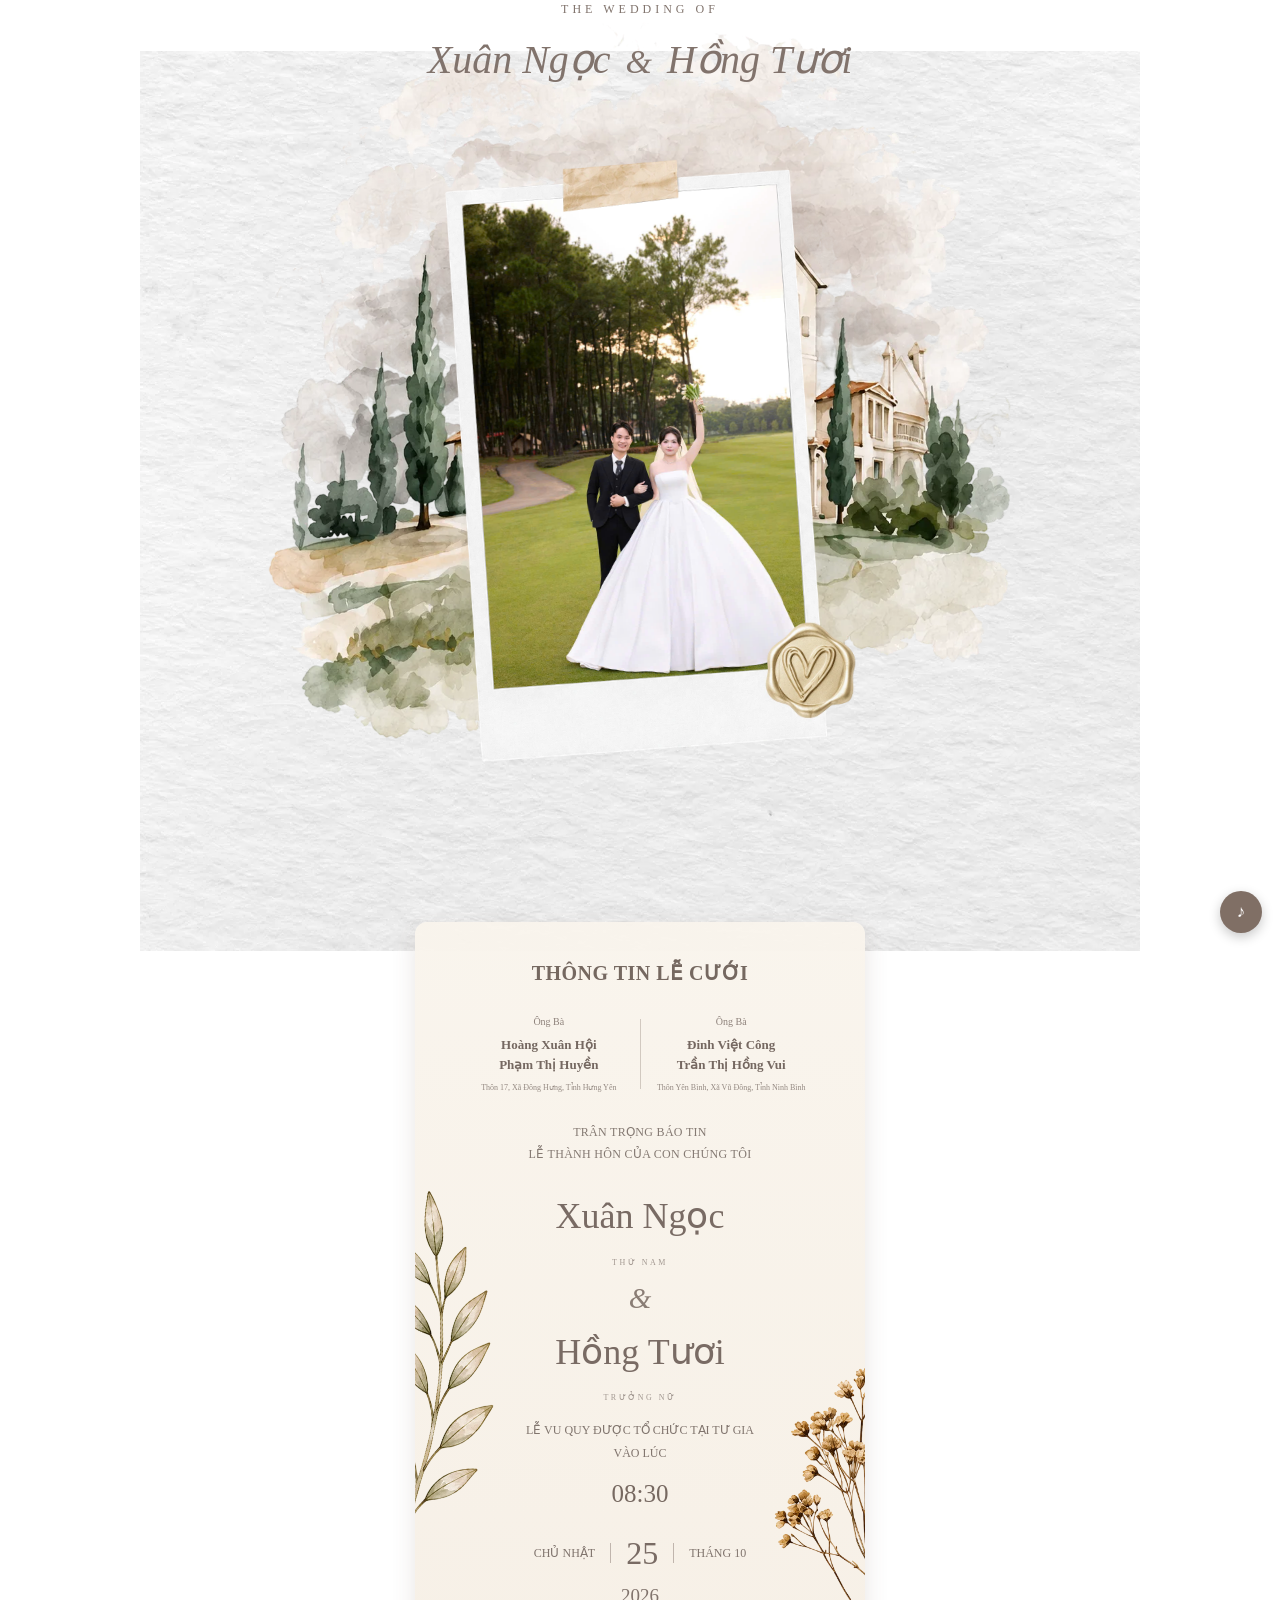
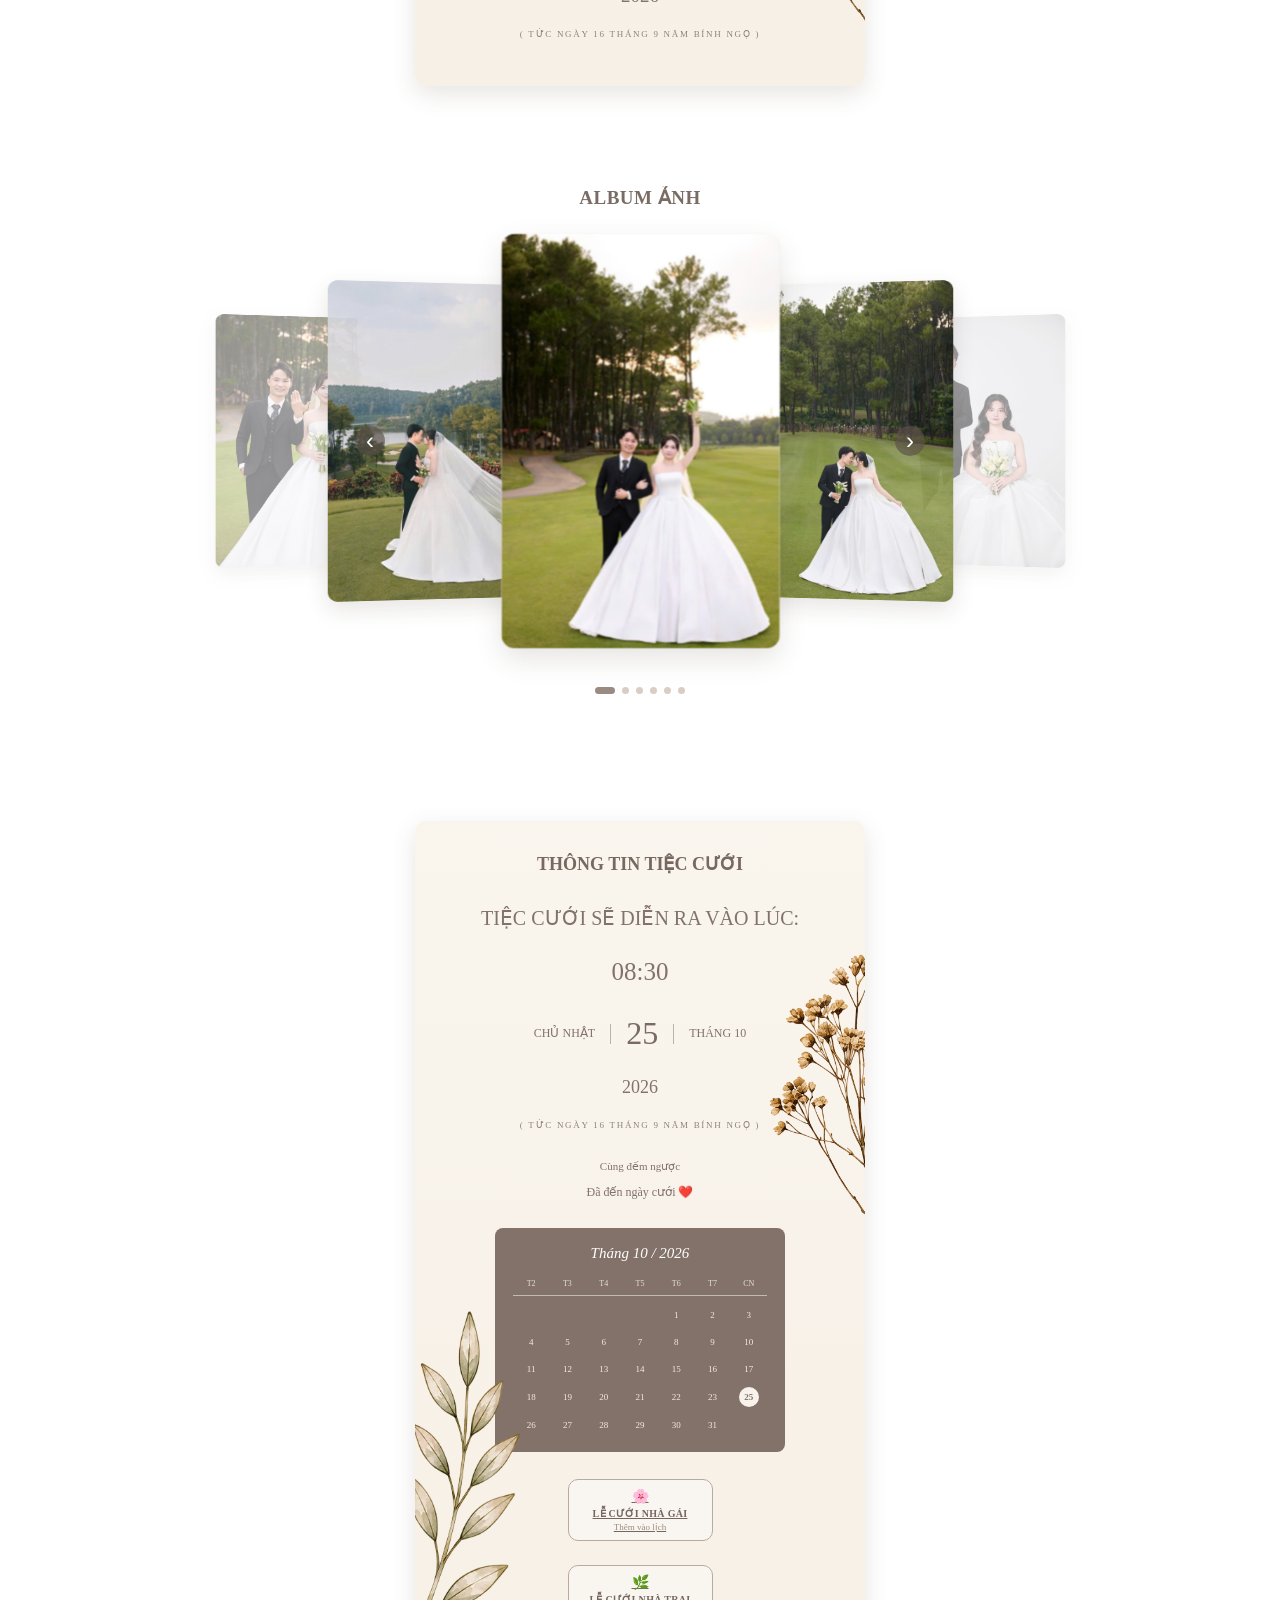
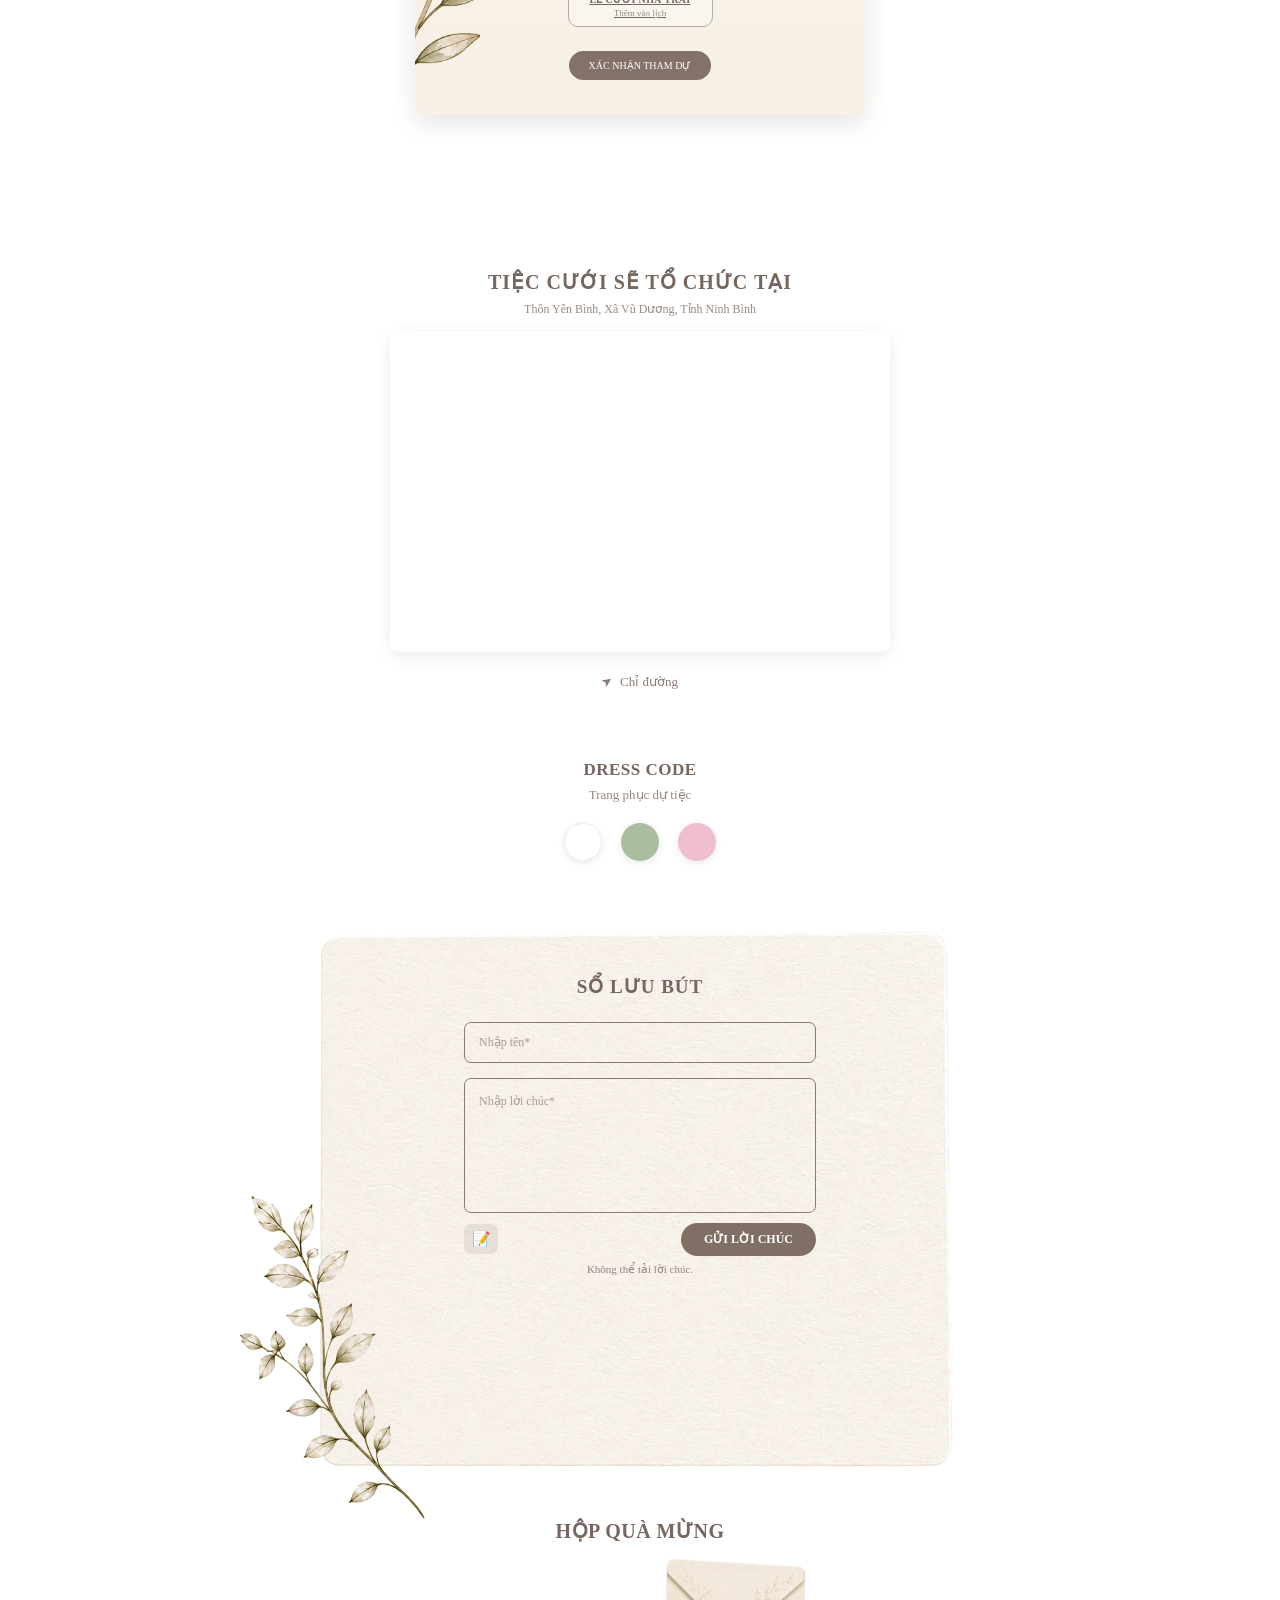
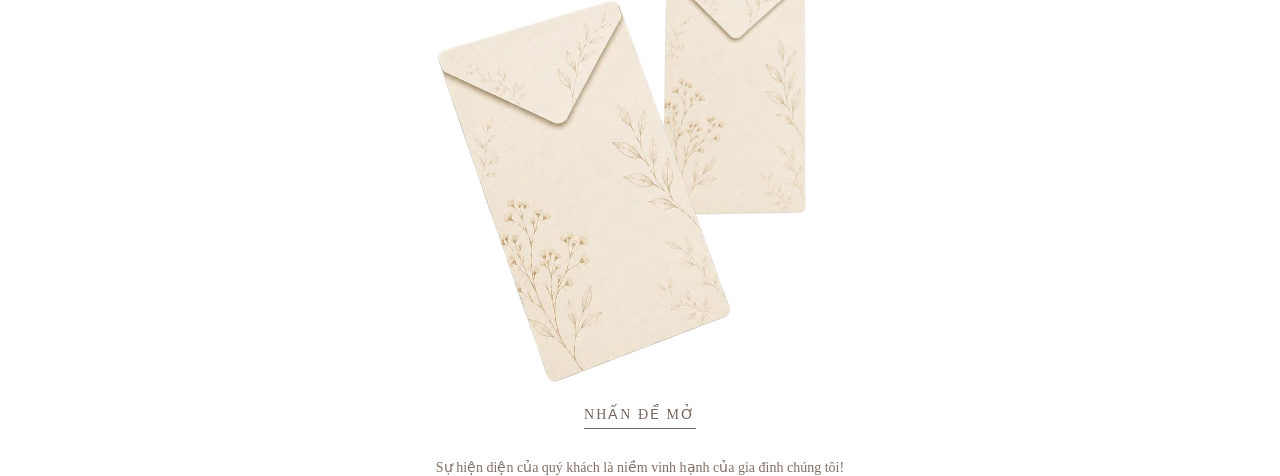
==== commit 3fd98b03: "Update website" ====
--- a/index.html
+++ b/index.html
@@ -3,7 +3,7 @@
 <head>
     <meta charset="UTF-8">
     <meta name="viewport" content="width=device-width, initial-scale=1.0">
-    <title>Document</title>
+    <title>Đám Cưới Ngọc Tươi</title>
     <link rel="stylesheet" href="index.css">
 </head>
 <body>
@@ -345,13 +345,19 @@
 
 <section class="wedding-party">
 
-    <!-- TIÊU ĐỀ -->
+    <!-- =================================================
+         TIÊU ĐỀ
+    ================================================== -->
+
     <h2 class="party-title">
         THÔNG TIN TIỆC CƯỚI
     </h2>
 
 
-    <!-- NỘI DUNG -->
+    <!-- =================================================
+         NỘI DUNG
+    ================================================== -->
+
     <div class="party-content">
 
         <div class="party-intro">
@@ -360,12 +366,14 @@
 
 
         <!-- GIỜ -->
+
         <div class="party-time">
             08:30
         </div>
 
 
         <!-- NGÀY -->
+
         <div class="party-date">
 
             <span>CHỦ NHẬT</span>
@@ -382,12 +390,14 @@
 
 
         <!-- NĂM -->
+
         <div class="party-year">
             2026
         </div>
 
 
         <!-- ÂM LỊCH -->
+
         <div class="party-lunar">
             ( TỨC NGÀY 16 THÁNG 9 NĂM BÍNH NGỌ )
         </div>
@@ -486,21 +496,50 @@
         </div>
 
 
-        <!-- THÊM VÀO LỊCH -->
-
-        <a
-            href="#"
-            class="add-calendar">
-
-            Thêm vào lịch
-
-        </a>
-
-
-        <!-- XÁC NHẬN -->
+        <!-- =================================================
+             THÊM VÀO LỊCH
+        ================================================== -->
+
+        <!-- =========================================================
+     THÊM VÀO LỊCH
+========================================================= -->
+
+<div class="calendar-buttons">
+
+    <!-- NHÀ GÁI -->
+    <button
+        type="button"
+        class="add-calendar"
+        id="addCalendarBride">
+
+        <span>🌸</span>
+        <strong>LỄ CƯỚI NHÀ GÁI</strong>
+        <small>Thêm vào lịch</small>
+
+    </button>
+
+
+    <!-- NHÀ TRAI -->
+    <button
+        type="button"
+        class="add-calendar"
+        id="addCalendarGroom">
+
+        <span>🌿</span>
+        <strong>LỄ CƯỚI NHÀ TRAI</strong>
+        <small>Thêm vào lịch</small>
+
+    </button>
+
+</div>
+
+        <!-- =================================================
+             XÁC NHẬN THAM DỰ
+        ================================================== -->
 
         <button
             class="confirm-attendance"
+            id="openAttendance"
             type="button">
 
             XÁC NHẬN THAM DỰ
@@ -534,6 +573,213 @@
             src="anhcuoi/flower2-decoration.png"
             alt=""
         >
+
+    </div>
+
+
+    <!-- =================================================
+         POPUP XÁC NHẬN THAM DỰ
+    ================================================== -->
+
+    <div
+        class="attendance-popup"
+        id="attendancePopup">
+
+
+        <!-- NỀN TỐI -->
+
+        <div
+            class="attendance-overlay"
+            id="attendanceOverlay">
+        </div>
+
+
+        <!-- KHUNG FORM -->
+
+        <div class="attendance-box">
+
+
+            <!-- NÚT ĐÓNG -->
+
+            <button
+                type="button"
+                class="attendance-close"
+                id="attendanceClose">
+
+                ×
+
+            </button>
+
+
+            <!-- TIÊU ĐỀ -->
+
+            <h2>
+                XÁC NHẬN THAM DỰ
+            </h2>
+
+
+            <p class="attendance-subtitle">
+
+                Rất hân hạnh được đón tiếp bạn ❤️
+
+            </p>
+
+
+            <!-- =================================================
+                 HỌ TÊN
+            ================================================== -->
+
+            <input
+                type="text"
+                id="attendanceName"
+                class="attendance-input"
+                placeholder="Họ và tên*"
+            >
+
+
+            <!-- =================================================
+                 SỐ ĐIỆN THOẠI
+            ================================================== -->
+
+            <input
+                type="tel"
+                id="attendancePhone"
+                class="attendance-input"
+                placeholder="Số điện thoại*"
+            >
+
+
+            <!-- =================================================
+                 SỐ NGƯỜI
+            ================================================== -->
+
+            <div class="attendance-label">
+
+                Số người tham dự
+
+            </div>
+
+
+            <select
+                id="attendanceGuests"
+                class="attendance-input">
+
+                <option value="1">
+                    1 người
+                </option>
+
+                <option value="2">
+                    2 người
+                </option>
+
+                <option value="3">
+                    3 người
+                </option>
+
+                <option value="4">
+                    4 người
+                </option>
+
+                <option value="5">
+                    5 người
+                </option>
+
+                <option value="6">
+                    6 người
+                </option>
+
+                <option value="7">
+                    7 người
+                </option>
+
+                <option value="8">
+                    8 người
+                </option>
+
+                <option value="9">
+                    9 người
+                </option>
+
+                <option value="10">
+                    10 người
+                </option>
+
+            </select>
+
+
+            <!-- =================================================
+                 TRẠNG THÁI THAM DỰ
+            ================================================== -->
+
+            <div class="attendance-label">
+
+                Bạn có tham dự không?
+
+            </div>
+
+
+            <div class="attendance-options">
+
+
+                <label>
+
+                    <input
+                        type="radio"
+                        name="attendance"
+                        value="Tham dự"
+                        checked
+                    >
+
+                    <span>
+                        Tôi sẽ tham dự ❤️
+                    </span>
+
+                </label>
+
+
+                <label>
+
+                    <input
+                        type="radio"
+                        name="attendance"
+                        value="Không tham dự"
+                    >
+
+                    <span>
+                        Tôi không thể tham dự
+                    </span>
+
+                </label>
+
+
+            </div>
+
+
+            <!-- =================================================
+                 NÚT GỬI
+            ================================================== -->
+
+            <button
+                type="button"
+                class="attendance-submit"
+                id="attendanceSubmit">
+
+                XÁC NHẬN
+
+            </button>
+
+
+            <!-- =================================================
+                 THÔNG BÁO
+            ================================================== -->
+
+            <p
+                class="attendance-status"
+                id="attendanceStatus">
+            </p>
+
+
+        </div>
 
     </div>
 
@@ -617,31 +863,51 @@
         <input
             type="text"
             class="guest-name"
+            id="guestName"
             placeholder="Nhập tên*"
         >
 
         <textarea
             class="guest-message"
+            id="guestMessage"
             placeholder="Nhập lời chúc*"
         ></textarea>
 
         <div class="guestbook-actions">
 
-            <button class="emoji-btn">
+            <button
+                type="button"
+                class="emoji-btn"
+                id="emojiBtn"
+            >
                 📝
             </button>
 
-            <button class="send-btn">
+            <button
+                type="button"
+                class="send-btn"
+                id="sendWish"
+            >
                 GỬI LỜI CHÚC
             </button>
 
         </div>
 
-        <p class="empty-message">
+        <p
+            class="empty-message"
+            id="sendStatus"
+        >
             Chưa có lời chúc nào. Hãy là người đầu tiên!
         </p>
 
     </div>
+
+    <!-- Danh sách lời chúc sẽ hiển thị ở đây -->
+    <div
+        class="guest-wishes"
+        id="guestWishes"
+    ></div>
+
 </section>
 <section class="gift-section">
 
@@ -733,6 +999,17 @@
     </div>
 
 </div>
+
+<audio id="weddingMusic" loop>
+    <source src="anhcuoi/nhac.mp3" type="audio/mpeg">
+</audio>
+
+<button
+    type="button"
+    id="musicButton"
+    class="music-button">
+    ♪
+</button>
 <script src="index.js"></script>
 </body>
 </html>
--- a/index.css
+++ b/index.css
@@ -566,19 +566,46 @@
 .info-flower-left {
     left: -48px;
     bottom: 125px;
-
     width: 135px;
-
     transform: rotate(-8deg);
+
+    animation: flowerUpDown 3s ease-in-out infinite;
+}
+
+@keyframes flowerUpDown {
+    0% {
+        transform: translateY(0) rotate(-8deg);
+    }
+
+    50% {
+        transform: translateY(-15px) rotate(-8deg);
+    }
+
+    100% {
+        transform: translateY(0) rotate(-8deg);
+    }
 }
 
 .info-flower-right {
     right: -50px;
     bottom: -5px;
-
     width: 145px;
 
-    transform: rotate(5deg);
+    animation: flowerRightFloat 3.5s ease-in-out infinite;
+}
+
+@keyframes flowerRightFloat {
+    0% {
+        transform: translateY(0) rotate(5deg);
+    }
+
+    50% {
+        transform: translateY(-15px) rotate(8deg);
+    }
+
+    100% {
+        transform: translateY(0) rotate(5deg);
+    }
 }
 
 
@@ -1231,21 +1258,46 @@
 .party-flower-left {
     left: -45px;
     bottom: -20px;
-
     width: 155px;
 
-    transform: rotate(-5deg);
+    animation: partyFlowerLeftFloat 3s ease-in-out infinite;
+}
+
+@keyframes partyFlowerLeftFloat {
+    0% {
+        transform: translateY(0) rotate(-5deg);
+    }
+
+    50% {
+        transform: translateY(-15px) rotate(-8deg);
+    }
+
+    100% {
+        transform: translateY(0) rotate(-5deg);
+    }
 }
 
 .party-flower-right {
     right: -45px;
     top: 120px;
-
     width: 145px;
 
-    transform: rotate(8deg);
-}
-
+    animation: partyFlowerRightFloat 3.5s ease-in-out infinite;
+}
+
+@keyframes partyFlowerRightFloat {
+    0% {
+        transform: translateY(0) rotate(8deg);
+    }
+
+    50% {
+        transform: translateY(-12px) rotate(5deg);
+    }
+
+    100% {
+        transform: translateY(0) rotate(8deg);
+    }
+}
 
 /* =========================================================
    LOCATION
@@ -1443,7 +1495,6 @@
     background: #efbfd0;
 }
 
-
 /* =========================================================
    GUESTBOOK
    ========================================================= */
@@ -1459,6 +1510,11 @@
     overflow: hidden;
 }
 
+
+/* =========================================================
+   GUESTBOOK IMAGE
+   ========================================================= */
+
 .guestbook-image {
     display: block;
 
@@ -1467,6 +1523,11 @@
 
     pointer-events: none;
 }
+
+
+/* =========================================================
+   GUESTBOOK CONTENT
+   ========================================================= */
 
 .guestbook-content {
     position: absolute;
@@ -1499,12 +1560,16 @@
 
 
 /* =========================================================
-   GUEST INPUT
+   GUEST NAME
    ========================================================= */
 
 .guest-name {
+    display: block;
+
     width: 100%;
     height: 41px;
+
+    box-sizing: border-box;
 
     padding: 0 14px;
 
@@ -1523,6 +1588,8 @@
     font-size: 12px;
 
     outline: none;
+
+    transition: border-color 0.25s ease;
 }
 
 .guest-name::placeholder {
@@ -1539,14 +1606,16 @@
    ========================================================= */
 
 .guest-message {
+    display: block;
+
     width: 100%;
     height: 135px;
 
     margin-top: 15px;
 
+    box-sizing: border-box;
+
     padding: 13px 14px;
-
-    box-sizing: border-box;
 
     resize: none;
 
@@ -1564,7 +1633,11 @@
 
     font-size: 12px;
 
+    line-height: 1.5;
+
     outline: none;
+
+    transition: border-color 0.25s ease;
 }
 
 .guest-message::placeholder {
@@ -1590,6 +1663,11 @@
 
     margin-top: 10px;
 }
+
+
+/* =========================================================
+   EMOJI BUTTON
+   ========================================================= */
 
 .emoji-btn {
     width: 34px;
@@ -1607,7 +1685,20 @@
     font-size: 15px;
 
     cursor: pointer;
-}
+
+    transition: 0.25s ease;
+}
+
+.emoji-btn:hover {
+    background: rgba(210, 201, 190, 0.7);
+
+    transform: translateY(-1px);
+}
+
+
+/* =========================================================
+   SEND BUTTON
+   ========================================================= */
 
 .send-btn {
     height: 33px;
@@ -1640,8 +1731,21 @@
     transform: translateY(-1px);
 }
 
+.send-btn:disabled {
+    opacity: 0.6;
+
+    cursor: not-allowed;
+
+    transform: none;
+}
+
+
+/* =========================================================
+   STATUS
+   ========================================================= */
+
 .empty-message {
-    margin: 15px 0 0;
+    margin: 5px 0 0;
 
     color: #91847c;
 
@@ -1651,22 +1755,38 @@
         serif;
 
     font-size: 11px;
-}
-
-
-/* =========================================================
-   GIFT TITLE TRONG GUESTBOOK
-   ========================================================= */
-
-.gift-title {
-    position: absolute;
-
-    top: 49.5%;
-    left: 50%;
-
-    transform: translateX(-50%);
-
-    margin: 0;
+
+    line-height: 1.5;
+}
+
+
+/* =========================================================
+   DANH SÁCH LỜI CHÚC
+   ========================================================= */
+
+.guest-wishes {
+    position: relative;
+
+    width: 44%;
+
+    margin: 0 auto;
+
+    padding-top: 5px;
+
+    box-sizing: border-box;
+}
+
+
+/* =========================================================
+   TỪNG LỜI CHÚC
+   ========================================================= */
+
+.guest-wish {
+    padding: 12px 0;
+
+    border-bottom: 1px solid rgba(140, 123, 112, 0.35);
+
+    text-align: left;
 
     color: #75665e;
 
@@ -1674,34 +1794,43 @@
         Georgia,
         "Times New Roman",
         serif;
-
-    font-size: 18px;
+}
+
+.guest-wish-name {
+    margin: 0 0 5px;
+
+    font-size: 13px;
+
     font-weight: 600;
-
-    letter-spacing: 0.7px;
-
-    white-space: nowrap;
-}
-
-.open-gift {
+}
+
+.guest-wish-message {
+    margin: 0;
+
+    font-size: 12px;
+
+    line-height: 1.6;
+
+    color: #85776e;
+
+    word-break: break-word;
+}
+
+
+/* =========================================================
+   GIFT TITLE
+   ========================================================= */
+
+.gift-title {
     position: absolute;
 
-    top: 83.5%;
+    top: 49.5%;
     left: 50%;
 
     transform: translateX(-50%);
 
-    width: 150px;
-    height: 40px;
-
-    border: none;
-
-    background: transparent;
-
-    cursor: pointer;
-}
-
-.gift-text {
+    margin: 0;
+
     color: #75665e;
 
     font-family:
@@ -1709,40 +1838,151 @@
         "Times New Roman",
         serif;
 
-    font-size: 12px;
-
-    transition: 0.25s ease;
-}
-
-.open-gift:hover .gift-text {
-    color: #554941;
-}
-
-.thank-you {
+    font-size: 18px;
+    font-weight: 600;
+
+    letter-spacing: 0.7px;
+
+    white-space: nowrap;
+}
+
+
+/* =========================================================
+   OPEN GIFT
+   ========================================================= */
+
+.open-gift {
     position: absolute;
 
-    bottom: 4.5%;
+    top: 83.5%;
     left: 50%;
 
-    width: 90%;
-
     transform: translateX(-50%);
 
-    margin: 0;
-
-    text-align: center;
-
-    color: #85776e;
+    width: 150px;
+    height: 40px;
+
+    border: none;
+
+    background: transparent;
+
+    cursor: pointer;
+}
+
+.gift-text {
+    color: #75665e;
 
     font-family:
         Georgia,
         "Times New Roman",
         serif;
 
+    font-size: 12px;
+
+    transition: 0.25s ease;
+}
+
+.open-gift:hover .gift-text {
+    color: #554941;
+}
+
+
+/* =========================================================
+   THANK YOU
+   ========================================================= */
+
+.thank-you {
+    position: absolute;
+
+    bottom: 4.5%;
+    left: 50%;
+
+    width: 90%;
+
+    transform: translateX(-50%);
+
+    margin: 0;
+
+    text-align: center;
+
+    color: #85776e;
+
+    font-family:
+        Georgia,
+        "Times New Roman",
+        serif;
+
     font-size: 11px;
-}
-
-
+
+    line-height: 1.5;
+}
+
+
+/* =========================================================
+   MOBILE
+   ========================================================= */
+
+@media screen and (max-width: 600px) {
+
+    .guestbook-content {
+        width: 48%;
+    }
+
+    .guest-wishes {
+        width: 48%;
+    }
+
+    .guestbook-content h2 {
+        font-size: 17px;
+
+        margin-bottom: 18px;
+    }
+
+    .guest-name {
+        height: 37px;
+
+        font-size: 11px;
+    }
+
+    .guest-message {
+        height: 110px;
+
+        margin-top: 10px;
+
+        font-size: 11px;
+    }
+
+    .send-btn {
+        height: 31px;
+
+        padding: 0 16px;
+
+        font-size: 10px;
+    }
+
+    .emoji-btn {
+        width: 31px;
+        height: 28px;
+
+        font-size: 13px;
+    }
+
+    .empty-message {
+        font-size: 9px;
+    }
+
+    .gift-title {
+        font-size: 16px;
+    }
+
+    .gift-text {
+        font-size: 10px;
+    }
+
+    .thank-you {
+        font-size: 9px;
+    }
+}
 /* =========================================================
    GIFT SECTION
    ========================================================= */
@@ -2205,14 +2445,14 @@
 
 
 /* =========================================================
-   =========================================================
+   RESPONSIVE - ĐÃ ĐỒNG BỘ LẠI
+   Không để các breakpoint ghi đè vị trí ảnh lẫn nhau
+   ========================================================= */
+
+
+/* =========================================================
    TABLET
    601px - 900px
-   =========================================================
-   ========================================================= */
-/* =========================================================
-   RESPONSIVE MỚI - GỌN VÀ KHÔNG GHI ĐÈ LẪN NHAU
-   900px / 600px / 480px / 425px / 375px / 340px / 320px
    ========================================================= */
 
 @media screen and (max-width: 900px) {
@@ -2252,10 +2492,11 @@
 
 
 /* =========================================================
-   MOBILE 601px - 900px
-   ========================================================= */
-
-@media screen and (max-width: 600px) {
+   MOBILE
+   481px - 600px
+   ========================================================= */
+
+@media screen and (min-width: 481px) and (max-width: 600px) {
 
     .trang-wedding {
         padding: 40px 10px 70px !important;
@@ -2274,166 +2515,77 @@
 
     .wedding-names {
         margin-bottom: 42px;
-        font-size: clamp(24px, 8vw, 30px);
+        font-size: 30px;
         line-height: 1.25;
     }
 
     .wedding-names span {
         margin: 0 3px;
-        font-size: clamp(21px, 7vw, 25px);
-    }
-
-    /* ẢNH CƯỚI */
+        font-size: 25px;
+    }
+
+
+    /* =========================
+       KHUNG ẢNH CƯỚI
+       ========================= */
+
     .wedding-photo {
+        position: relative;
         width: 100%;
         max-width: 430px;
         height: 530px;
-        margin-left: auto;
-        margin-right: auto;
+        margin: 0 auto;
+        overflow: visible !important;
     }
 
     .wedding-photo .anh-cuoi {
-        top: 31px;
-        left: 55%;
-        width: 56%;
+        position: absolute;
+
+        top: 38px;
+        left: 50%;
+
+        width: 61%;
         height: auto;
-        aspect-ratio: 378 / 557;
+
+        aspect-ratio: 325 / 490;
+
         object-fit: cover;
-        transform: translateX(-54%) rotate(-3deg);
+
+        transform:
+            translateX(-50%)
+            rotate(-5deg);
+
+        margin: 0 !important;
     }
 
     .wedding-photo .khung-anh {
+        position: absolute;
+
         top: 0;
-        left: 55%;
+        left: 50%;
+
         width: 76%;
         height: auto;
-        transform: translateX(-50%) rotate(1deg);
-    }
-
-    /* THÔNG TIN */
-    .wedding-info {
-        width: 92%;
-        min-height: 680px;
-        margin: 60px auto 80px;
-        padding: 30px 20px 35px;
-        border-radius: 10px;
-    }
-
-    .info-title {
-        margin-bottom: 22px;
-        font-size: 18px;
-    }
-
-    .family-info {
-        margin-bottom: 24px;
-    }
-
-    .family-side {
-        width: 46%;
-        font-size: 10px;
-    }
-
-    .family-side .small-text {
-        font-size: 9px;
-    }
-
-    .family-side strong {
-        font-size: 11px;
-    }
-
-    .family-side .address {
-        font-size: 7px;
-    }
-
-    .family-line {
-        height: 60px;
-    }
-
-    .invitation-text {
-        margin-bottom: 25px;
-        font-size: 10px;
-        line-height: 1.7;
-    }
-
-    .bride-name,
-    .groom-name {
-        font-size: 30px;
-        line-height: 1.2;
-    }
-
-    .gender {
-        font-size: 7px;
-        letter-spacing: 2px;
-    }
-
-    .and-symbol {
-        font-size: 25px;
-    }
-
-    .ceremony-text {
-        font-size: 10px;
-        line-height: 1.8;
-    }
-
-    .ceremony-time {
-        margin-bottom: 25px;
-        font-size: 22px;
-    }
-
-    .date-row {
-        gap: 12px;
-        font-size: 10px;
-    }
-
-    .date-row strong {
-        font-size: 28px;
-    }
-
-    .date-row i {
-        height: 18px;
-    }
-
-    .year {
-        font-size: 17px;
-    }
-
-    .lunar-date {
-        font-size: 8px;
-        letter-spacing: 1.4px;
-    }
-
-    .info-flower-left {
-        left: -48px;
-        bottom: 95px;
-        width: 115px;
-    }
-
-    .info-flower-right {
-        right: -48px;
-        bottom: -5px;
-        width: 125px;
-    }
-
-    /* ALBUM */
-    .wedding-album {
-        width: 100%;
-        margin: 55px auto 80px;
-    }
-
-    .album-title {
-        margin-bottom: 28px;
-        font-size: 17px;
-    }
+
+        transform:
+            translateX(-50%)
+            rotate(1deg);
+
+        margin: 0 !important;
+    }
+
+
+    /* =========================
+       ALBUM
+       ========================= */
 
     .album-slider {
         height: 340px;
-        width: 100%;
     }
 
     .album-card {
         width: 210px;
         height: 315px;
-        border-radius: 10px;
     }
 
     .album-card.left-1 {
@@ -2444,15 +2596,6 @@
             scale(0.78);
     }
 
-    .album-card.left-2 {
-        opacity: 0.2;
-        transform:
-            translateX(-240px)
-            translateZ(-120px)
-            rotateY(18deg)
-            scale(0.65);
-    }
-
     .album-card.right-1 {
         transform:
             translateX(150px)
@@ -2461,15 +2604,6 @@
             scale(0.78);
     }
 
-    .album-card.right-2 {
-        opacity: 0.2;
-        transform:
-            translateX(240px)
-            translateZ(-120px)
-            rotateY(-18deg)
-            scale(0.65);
-    }
-
     .album-prev {
         left: 12px;
     }
@@ -2477,388 +2611,189 @@
     .album-next {
         right: 12px;
     }
-
-    .album-btn {
-        width: 27px;
-        height: 27px;
-        font-size: 22px;
-        line-height: 25px;
-    }
-
-    .album-dots {
-        margin-top: 35px;
-        gap: 6px;
-    }
-
-    .album-dot {
-        width: 6px;
-        height: 6px;
-    }
-
-    .album-dot.active {
-        width: 18px;
-        height: 6px;
-    }
-
-    /* PARTY */
-    .wedding-party {
-        width: 92%;
-        min-height: 720px;
-        margin: 70px auto 80px;
-        padding: 30px 20px 35px;
-    }
-
-    .party-title {
-        margin-bottom: 25px;
-        font-size: 17px;
-    }
-
-    .party-intro {
-        margin-bottom: 22px;
-        font-size: 17px;
-    }
-
-    .party-time {
-        margin-bottom: 25px;
-        font-size: 23px;
-    }
-
-    .party-date {
-        gap: 12px;
-        font-size: 10px;
-    }
-
-    .party-date strong {
-        font-size: 29px;
-    }
-
-    .party-year {
-        font-size: 17px;
-    }
-
-    .party-lunar {
-        font-size: 8px;
-        letter-spacing: 1.3px;
-    }
-
-    .countdown {
-        font-size: 10px;
-    }
-
-    .wedding-calendar {
-        width: min(280px, 100%);
-    }
-
-    .party-flower-left {
-        left: -48px;
-        bottom: -15px;
-        width: 130px;
-    }
-
-    .party-flower-right {
-        right: -50px;
-        top: 110px;
-        width: 120px;
-    }
-
-    /* LOCATION */
-    .wedding-location {
-        width: 100%;
-        padding: 35px 15px 60px;
-    }
-
-    .location-title h2 {
-        font-size: 14px;
-    }
-
-    .location-title p {
-        font-size: 11px;
-    }
-
-    .map-wrapper {
-        width: 100%;
-        height: 300px;
-    }
-
-    .direction {
-        margin-top: 15px;
-    }
-
-    .dress-code {
-        margin-top: 55px;
-    }
-
-    .dress-code h2 {
-        font-size: 16px;
-    }
-
-    .dress-code p {
-        font-size: 12px;
-    }
-
-    .dress-colors {
-        gap: 15px;
-    }
-
-    .color {
-        width: 36px;
-        height: 36px;
-    }
-
-    /* GUESTBOOK */
-    .guestbook {
-        width: 100%;
-    }
-
-    .guestbook-content {
-        top: 7%;
-        width: 58%;
-    }
-
-    .guestbook-content h2 {
-        margin-bottom: 15px;
-        font-size: 15px;
-    }
-
-    .guest-name {
-        height: 34px;
-        padding: 0 10px;
-        font-size: 10px;
-    }
-
-    .guest-message {
-        height: 95px;
-        margin-top: 10px;
-        padding: 10px;
-        font-size: 10px;
-    }
-
-    .guestbook-actions {
-        gap: 7px;
-    }
-
-    .send-btn {
-        height: 28px;
-        padding: 0 15px;
-        font-size: 10px;
-    }
-
-    .emoji-btn {
-        width: 28px;
-        height: 26px;
-        font-size: 12px;
-    }
-
-    .empty-message {
-        margin-top: 9px;
-        font-size: 9px;
-    }
-
-    .gift-title {
-        max-width: 90%;
-        font-size: 14px;
-        white-space: normal;
-        line-height: 1.3;
-    }
-
-    .thank-you {
-        width: 88%;
-        font-size: 8px;
-    }
-
-    /* GIFT */
-    .gift-section {
-        width: 100%;
-        padding: 0 15px;
-    }
-
-    .title {
-        font-size: 19px;
-    }
-
-    .gift-description {
-        max-width: 100%;
-        margin-bottom: 25px;
-        font-size: 13px;
-        line-height: 1.7;
-    }
-
-    .gift-envelopes {
-        width: min(300px, 100%);
-        height: 240px;
-    }
-
-    .envelope-back {
-        width: 150px !important;
-        top: 5px;
-        right: 0;
-    }
-
-    .envelope-front {
-        width: 205px !important;
-        left: 5px;
-        top: 45px;
-    }
-
-    .gift-open-text {
-        padding-top: 120px !important;
-        font-size: 12px !important;
-        letter-spacing: 1.5px;
-    }
-
-    /* QR */
-    .qr-popup {
-        padding: 12px;
-    }
-
-    .qr-modal {
-        width: 100%;
-        max-width: 380px;
-        max-height: calc(100vh - 24px);
-        border-radius: 15px;
-    }
-
-    .qr-header {
-        height: 60px;
-        padding: 0 50px 0 15px;
-    }
-
-    .qr-title {
-        margin-top: 15px;
-        font-size: 16px;
-    }
-
-    .qr-close {
-        right: 9px;
-        width: 32px;
-        height: 32px;
-        font-size: 23px;
-    }
-
-    .qr-body {
-        min-height: auto;
-        padding: 20px 15px 22px;
-    }
-
-    .qr-name {
-        font-size: 13px;
-    }
-
-    .qr-image-box {
-        width: min(170px, 60vw);
-        height: min(170px, 60vw);
-        padding: 9px;
-    }
-
-    .save-qr {
-        font-size: 11px;
-    }
-
-    .gift-message {
-        margin-top: 22px;
-        font-size: 12px;
-    }
-}
-
-
-/* =========================================================
-   481px - 600px
-   Giữ ảnh cân đối, không dùng kích thước px cố định
-   ========================================================= */
-
-@media screen and (min-width: 481px) and (max-width: 600px) {
-
-    .wedding-photo {
-        max-width: 430px;
-        height: 530px;
-    }
-
-    .wedding-photo .anh-cuoi {
-        width: 62%;
-        top: 42px;
-        aspect-ratio: 325 / 490;
-        transform: translateX(-50%) rotate(-7deg);
-    }
-
-    .wedding-photo .khung-anh {
-        width: 76%;
-        transform: translateX(-50%) rotate(-5deg);
-    }
-}
-
-
-/* =========================================================
-   426px - 480px
-   ========================================================= */
-
-@media screen and (min-width: 426px) and (max-width: 480px) {
-
-    .wedding-photo {
-        max-width: 420px;
-        height: 500px;
-    }
-
-    .wedding-photo .anh-cuoi {
-        top: 39px;
-        width: 63%;
-        aspect-ratio: 325 / 490;
-        transform: translateX(-50%) rotate(-6deg);
-    }
-
-    .wedding-photo .khung-anh {
-        width: 79%;
-        transform: translateX(-50%) rotate(-5deg);
-    }
-}
-
-
-/* =========================================================
-   376px - 425px
-   Bao gồm các điện thoại 390 / 393 / 412 / 414 / 425
-   ========================================================= */
-
-@media screen and (min-width: 376px) and (max-width: 425px) {
+}
+
+
+/* =========================================================
+   MOBILE
+   376px - 480px
+   Dùng chung một cách căn giữa
+   ========================================================= */
+
+@media screen and (min-width: 376px) and (max-width: 480px) {
 
     .trang-wedding {
         padding-left: 8px !important;
         padding-right: 8px !important;
     }
 
+    .wedding-cover {
+        width: 100%;
+    }
+
+    .wedding-names {
+        margin-bottom: 38px;
+        font-size: clamp(24px, 7vw, 29px);
+    }
+
+    .wedding-names span {
+        font-size: clamp(20px, 6vw, 24px);
+    }
+
+
+    /* =========================
+       KHUNG ẢNH
+       ========================= */
+
     .wedding-photo {
+        position: relative;
+
         width: 100%;
         max-width: 410px;
+
         height: 485px;
+
+        margin: 0 auto;
+
+        overflow: visible !important;
     }
 
     .wedding-photo .anh-cuoi {
+        position: absolute;
         top: 34px;
         left: 50%;
-        width: 62%;
+        width: 58%;
         height: auto;
-        aspect-ratio: 325 / 490;
-        transform: translateX(-50%) rotate(-6deg);
+        aspect-ratio: 305 / 448;
+        object-fit: cover;
+        transform: translateX(-52%) rotate(-4deg);
+        margin: 0 !important;
     }
 
     .wedding-photo .khung-anh {
+        position: absolute;
+
         top: 0;
         left: 50%;
+
         width: 78%;
         height: auto;
-        transform: translateX(-50%) rotate(-5deg);
-    }
-
-    .wedding-names {
-        font-size: clamp(24px, 7vw, 29px);
-        margin-bottom: 38px;
-    }
-
-    .wedding-names span {
-        font-size: clamp(20px, 6vw, 24px);
-    }
-}
-
-
-/* =========================================================
+
+        transform:
+            translateX(-50%)
+            rotate(1deg);
+
+        margin: 0 !important;
+    }
+
+
+    /* =========================
+       THÔNG TIN
+       ========================= */
+
+    .wedding-info {
+        width: 92%;
+        min-height: 680px;
+
+        margin: 60px auto 80px;
+
+        padding: 30px 20px 35px;
+    }
+
+    .info-title {
+        font-size: 18px;
+    }
+
+    .family-side {
+        width: 46%;
+        font-size: 10px;
+    }
+
+    .family-side strong {
+        font-size: 11px;
+    }
+
+    .family-side .address {
+        font-size: 7px;
+    }
+
+    .invitation-text {
+        font-size: 10px;
+    }
+
+    .bride-name,
+    .groom-name {
+        font-size: 30px;
+    }
+
+    .ceremony-time {
+        font-size: 22px;
+    }
+
+    .date-row strong {
+        font-size: 28px;
+    }
+
+    .year {
+        font-size: 17px;
+    }
+
+    .lunar-date {
+        font-size: 8px;
+    }
+
+
+    /* =========================
+       ALBUM
+       ========================= */
+
+    .wedding-album {
+        width: 100%;
+        margin: 55px auto 80px;
+    }
+
+    .album-slider {
+        height: 340px;
+    }
+
+    .album-card {
+        width: 210px;
+        height: 315px;
+    }
+
+    .album-card.left-1 {
+        transform:
+            translateX(-150px)
+            translateZ(-40px)
+            rotateY(12deg)
+            scale(0.78);
+    }
+
+    .album-card.right-1 {
+        transform:
+            translateX(150px)
+            translateZ(-40px)
+            rotateY(-12deg)
+            scale(0.78);
+    }
+
+    .album-card.left-2,
+    .album-card.right-2 {
+        opacity: 0.2;
+    }
+
+    .album-prev {
+        left: 10px;
+    }
+
+    .album-next {
+        right: 10px;
+    }
+}
+
+
+/* =========================================================
+   MOBILE
    321px - 375px
    ========================================================= */
 
@@ -2869,41 +2804,110 @@
         padding-right: 7px !important;
     }
 
+    .wedding-names {
+        margin-bottom: 36px;
+        font-size: 23px;
+    }
+
+    .wedding-names span {
+        font-size: 20px;
+    }
+
+
+    /* =========================
+       KHUNG ẢNH
+       ========================= */
+
     .wedding-photo {
+        position: relative;
+
         width: 100%;
         max-width: 365px;
+
         height: 450px;
+
+        margin: 0 auto;
+
+        overflow: visible !important;
     }
 
     .wedding-photo .anh-cuoi {
+        position: absolute;
+
         top: 31px;
         left: 50%;
+
         width: 58%;
         height: auto;
-        aspect-ratio: 325 / 499;
-        transform: translateX(-54%) rotate(-9deg);
+
+        aspect-ratio: 325 / 490;
+
+        object-fit: cover;
+
+        transform:
+            translateX(-50%)
+            rotate(-5deg);
+
+        margin: 0 !important;
     }
 
     .wedding-photo .khung-anh {
+        position: absolute;
+
         top: 0;
         left: 50%;
+
         width: 81%;
         height: auto;
-        transform: translateX(-50%) rotate(-5deg);
-    }
-
-    .wedding-names {
-        font-size: 23px;
-        margin-bottom: 36px;
-    }
-
-    .wedding-names span {
-        font-size: 20px;
-    }
-}
-
-
-/* =========================================================
+
+        transform:
+            translateX(-50%)
+            rotate(1deg);
+
+        margin: 0 !important;
+    }
+
+
+    /* =========================
+       ALBUM
+       ========================= */
+
+    .album-card {
+        width: 185px;
+        height: 278px;
+    }
+
+    .album-card.left-1 {
+        transform:
+            translateX(-105px)
+            translateZ(-40px)
+            scale(0.70);
+    }
+
+    .album-card.right-1 {
+        transform:
+            translateX(105px)
+            translateZ(-40px)
+            scale(0.70);
+    }
+
+    .album-card.left-2,
+    .album-card.right-2 {
+        opacity: 0;
+    }
+
+    .album-prev {
+        left: 6px;
+    }
+
+    .album-next {
+        right: 6px;
+    }
+}
+
+
+/* =========================================================
+   ĐIỆN THOẠI NHỎ
    <= 320px
    ========================================================= */
 
@@ -2928,28 +2932,64 @@
         font-size: 18px;
     }
 
+
+    /* =========================
+       KHUNG ẢNH
+       ========================= */
+
     .wedding-photo {
+        position: relative;
+
         width: 100%;
         max-width: 315px;
+
         height: 410px;
+
+        margin: 0 auto;
+
+        overflow: visible !important;
     }
 
     .wedding-photo .anh-cuoi {
+        position: absolute;
+
         top: 29px;
-        left: 51%;
+        left: 50%;
+
         width: 60%;
         height: auto;
+
         aspect-ratio: 327 / 486;
-        transform: translateX(-50%) rotate(-4deg);
+
+        object-fit: cover;
+
+        transform:
+            translateX(-50%)
+            rotate(-4deg);
+
+        margin: 0 !important;
     }
 
     .wedding-photo .khung-anh {
+        position: absolute;
+
         top: 0;
-        left: 53%;
+        left: 50%;
+
         width: 82%;
         height: auto;
-        transform: translateX(-50%) rotate(1deg);
-    }
+
+        transform:
+            translateX(-50%)
+            rotate(1deg);
+
+        margin: 0 !important;
+    }
+
+
+    /* =========================
+       ALBUM
+       ========================= */
 
     .album-card {
         width: 165px;
@@ -2982,79 +3022,16 @@
     .album-next {
         right: 5px;
     }
-
-    .wedding-calendar {
-        padding: 13px 10px 15px;
-    }
-
-    .calendar-week span {
-        font-size: 7px;
-    }
-
-    .calendar-days span {
-        font-size: 8px;
-    }
-
-    .guestbook-content {
-        width: 63%;
-    }
-
-    .gift-envelopes {
-        width: 250px;
-    }
-
-    .envelope-back {
-        width: 125px !important;
-    }
-
-    .envelope-front {
-        width: 170px !important;
-    }
-
-    .gift-open-text {
-        padding-top: 105px !important;
-        font-size: 11px !important;
-    }
-
-    .qr-popup {
-        padding: 8px;
-    }
-
-    .qr-modal {
-        max-height: calc(100vh - 16px);
-    }
-
-    .qr-header {
-        height: 55px;
-    }
-
-    .qr-title {
-        font-size: 14px;
-    }
-
-    .qr-close {
-        width: 29px;
-        height: 29px;
-        font-size: 20px;
-    }
-
-    .qr-image-box {
-        width: 145px;
-        height: 145px;
-    }
-
-    .qr-name {
-        font-size: 12px;
-    }
-}
-
-
-/* =========================================================
-   FIX CHỐNG TRÀN NGANG TRÊN ĐIỆN THOẠI
+}
+
+
+/* =========================================================
+   CHỐNG TRÀN NGANG
    ========================================================= */
 
 html,
 body {
+    width: 100%;
     max-width: 100%;
     overflow-x: hidden;
 }
@@ -3072,3 +3049,827 @@
     max-width: 100%;
     box-sizing: border-box;
 }
+
+/* =========================================================
+   DANH SÁCH LỜI CHÚC
+   ========================================================= */
+
+.guest-wishes {
+    position: absolute;
+
+    top: 58%;
+    left: 50%;
+
+    width: 44%;
+
+    transform: translateX(-50%);
+
+    max-height: 180px;
+
+    overflow-y: auto;
+
+    padding: 5px 8px;
+
+    box-sizing: border-box;
+
+    z-index: 5;
+}
+
+
+/* =========================================================
+   TỪNG LỜI CHÚC
+   ========================================================= */
+
+.guest-wish {
+
+    width: 100%;
+
+    margin-bottom: 10px;
+
+    padding: 10px 12px;
+
+    box-sizing: border-box;
+
+    border: 1px solid rgba(140, 123, 112, 0.45);
+
+    border-radius: 8px;
+
+    background: rgba(255, 255, 255, 0.25);
+
+    text-align: left;
+}
+
+
+/* =========================================================
+   TÊN KHÁCH
+   ========================================================= */
+
+.guest-wish-name {
+
+    margin: 0 0 5px;
+
+    color: #75665e;
+
+    font-family:
+        Georgia,
+        "Times New Roman",
+        serif;
+
+    font-size: 12px;
+
+    font-weight: 600;
+}
+
+
+/* =========================================================
+   NỘI DUNG LỜI CHÚC
+   ========================================================= */
+
+.guest-wish-message {
+
+    margin: 0;
+
+    color: #85776e;
+
+    font-family:
+        Georgia,
+        "Times New Roman",
+        serif;
+
+    font-size: 11px;
+
+    line-height: 1.5;
+
+    word-break: break-word;
+}
+
+
+/* =========================================================
+   THANH CUỘN
+   ========================================================= */
+
+.guest-wishes::-webkit-scrollbar {
+    width: 4px;
+}
+
+.guest-wishes::-webkit-scrollbar-track {
+    background: transparent;
+}
+
+.guest-wishes::-webkit-scrollbar-thumb {
+    background: rgba(117, 102, 94, 0.45);
+
+    border-radius: 10px;
+}
+
+
+/* =========================================================
+   MOBILE
+   ========================================================= */
+
+@media screen and (max-width: 768px) {
+
+    .guest-wishes {
+
+        width: 48%;
+
+        top: 58%;
+
+        max-height: 150px;
+
+    }
+
+    .guest-wish {
+
+        padding: 8px 10px;
+
+        margin-bottom: 8px;
+
+    }
+
+    .guest-wish-name {
+
+        font-size: 10px;
+
+    }
+
+    .guest-wish-message {
+
+        font-size: 9px;
+
+        line-height: 1.4;
+
+    }
+
+}
+
+
+/* =========================================================
+   ĐIỆN THOẠI NHỎ
+   ========================================================= */
+
+@media screen and (max-width: 425px) {
+
+    .guest-wishes {
+
+        width: 49%;
+
+        top: 58%;
+
+        max-height: 125px;
+
+    }
+
+    .guest-wish {
+
+        padding: 7px 8px;
+
+    }
+
+    .guest-wish-name {
+
+        font-size: 9px;
+
+    }
+
+    .guest-wish-message {
+
+        font-size: 8px;
+
+    }
+
+}
+
+
+/* =========================================================
+   ĐIỆN THOẠI RẤT NHỎ
+   ========================================================= */
+
+@media screen and (max-width: 375px) {
+
+    .guest-wishes {
+
+        width: 50%;
+
+        top: 58%;
+
+        max-height: 110px;
+
+    }
+
+    .guest-wish-name {
+
+        font-size: 8px;
+
+    }
+
+    .guest-wish-message {
+
+        font-size: 7.5px;
+
+    }
+
+}
+
+
+/* =========================================================
+   POPUP XÁC NHẬN THAM DỰ
+   ========================================================= */
+
+.attendance-popup {
+    position: fixed;
+
+    inset: 0;
+
+    display: none;
+
+    align-items: center;
+    justify-content: center;
+
+    z-index: 9999;
+}
+
+
+/* =========================================================
+   KHI POPUP ĐƯỢC MỞ
+   ========================================================= */
+
+.attendance-popup.active {
+    display: flex;
+}
+
+
+/* =========================================================
+   NỀN TỐI
+   ========================================================= */
+
+.attendance-overlay {
+    position: absolute;
+
+    inset: 0;
+
+    background: rgba(0, 0, 0, 0.45);
+
+    backdrop-filter: blur(3px);
+}
+
+
+/* =========================================================
+   KHUNG POPUP
+   ========================================================= */
+
+.attendance-box {
+    position: relative;
+
+    z-index: 2;
+
+    width: 90%;
+    max-width: 390px;
+
+    padding: 30px 25px;
+
+    box-sizing: border-box;
+
+    background: #fdfaf6;
+
+    border-radius: 14px;
+
+    box-shadow:
+        0 15px 50px rgba(0, 0, 0, 0.2);
+
+    text-align: center;
+
+    animation: attendancePopupShow 0.35s ease;
+}
+
+
+/* =========================================================
+   HIỆU ỨNG MỞ POPUP
+   ========================================================= */
+
+@keyframes attendancePopupShow {
+
+    from {
+        opacity: 0;
+
+        transform:
+            translateY(20px)
+            scale(0.95);
+    }
+
+    to {
+        opacity: 1;
+
+        transform:
+            translateY(0)
+            scale(1);
+    }
+
+}
+
+
+/* =========================================================
+   NÚT ĐÓNG
+   ========================================================= */
+
+.attendance-close {
+    position: absolute;
+
+    top: 10px;
+    right: 12px;
+
+    width: 30px;
+    height: 30px;
+
+    padding: 0;
+
+    border: none;
+
+    background: transparent;
+
+    color: #75665e;
+
+    font-family: Arial, sans-serif;
+
+    font-size: 25px;
+
+    font-weight: 300;
+
+    line-height: 30px;
+
+    cursor: pointer;
+
+    transition: 0.25s ease;
+}
+
+
+.attendance-close:hover {
+    color: #4f433d;
+
+    transform: rotate(90deg);
+}
+
+
+/* =========================================================
+   TIÊU ĐỀ
+   ========================================================= */
+
+.attendance-box h2 {
+
+    margin: 5px 0 8px;
+
+    color: #75665e;
+
+    font-family:
+        Georgia,
+        "Times New Roman",
+        serif;
+
+    font-size: 20px;
+
+    font-weight: 600;
+
+    letter-spacing: 1px;
+}
+
+
+/* =========================================================
+   DÒNG PHỤ
+   ========================================================= */
+
+.attendance-subtitle {
+
+    margin: 0 0 22px;
+
+    color: #9a8b82;
+
+    font-family:
+        Georgia,
+        "Times New Roman",
+        serif;
+
+    font-size: 12px;
+
+    line-height: 1.5;
+}
+
+
+/* =========================================================
+   INPUT
+   ========================================================= */
+
+.attendance-input {
+
+    width: 100%;
+
+    height: 42px;
+
+    margin-bottom: 13px;
+
+    padding: 0 13px;
+
+    box-sizing: border-box;
+
+    border: 1px solid #c8bbb2;
+
+    border-radius: 7px;
+
+    outline: none;
+
+    background: transparent;
+
+    color: #75665e;
+
+    font-family:
+        Georgia,
+        "Times New Roman",
+        serif;
+
+    font-size: 12px;
+}
+
+
+.attendance-input::placeholder {
+
+    color: #aa9c92;
+
+}
+
+
+.attendance-input:focus {
+
+    border-color: #806f65;
+
+}
+
+
+/* =========================================================
+   LABEL
+   ========================================================= */
+
+.attendance-label {
+
+    margin: 4px 0 8px;
+
+    color: #75665e;
+
+    font-family:
+        Georgia,
+        "Times New Roman",
+        serif;
+
+    font-size: 11px;
+
+    text-align: left;
+}
+
+
+/* =========================================================
+   LỰA CHỌN THAM DỰ
+   ========================================================= */
+
+.attendance-options {
+
+    display: flex;
+
+    flex-direction: column;
+
+    gap: 9px;
+
+    margin-bottom: 20px;
+
+    text-align: left;
+}
+
+
+.attendance-options label {
+
+    display: flex;
+
+    align-items: center;
+
+    gap: 8px;
+
+    color: #75665e;
+
+    font-family:
+        Georgia,
+        "Times New Roman",
+        serif;
+
+    font-size: 11px;
+
+    cursor: pointer;
+}
+
+
+.attendance-options input {
+
+    width: 14px;
+
+    height: 14px;
+
+    margin: 0;
+
+    accent-color: #806f65;
+
+}
+
+
+/* =========================================================
+   NÚT XÁC NHẬN
+   ========================================================= */
+
+.attendance-submit {
+
+    width: 100%;
+
+    height: 40px;
+
+    border: none;
+
+    border-radius: 20px;
+
+    background: #806f65;
+
+    color: #fff;
+
+    font-family:
+        Georgia,
+        "Times New Roman",
+        serif;
+
+    font-size: 12px;
+
+    font-weight: 600;
+
+    letter-spacing: 0.5px;
+
+    cursor: pointer;
+
+    transition: 0.25s ease;
+}
+
+
+.attendance-submit:hover {
+
+    background: #6f5f56;
+
+    transform: translateY(-1px);
+
+}
+
+
+/* =========================================================
+   THÔNG BÁO
+   ========================================================= */
+
+.attendance-status {
+
+    min-height: 16px;
+
+    margin: 12px 0 0;
+
+    color: #806f65;
+
+    font-family:
+        Georgia,
+        "Times New Roman",
+        serif;
+
+    font-size: 11px;
+}
+
+
+/* =========================================================
+   MOBILE
+   ========================================================= */
+
+@media screen and (max-width: 425px) {
+
+    .attendance-box {
+
+        width: 88%;
+
+        padding: 27px 20px;
+
+        border-radius: 12px;
+
+    }
+
+
+    .attendance-box h2 {
+
+        font-size: 18px;
+
+    }
+
+
+    .attendance-subtitle {
+
+        font-size: 11px;
+
+        margin-bottom: 18px;
+
+    }
+
+
+    .attendance-input {
+
+        height: 40px;
+
+        font-size: 11px;
+
+    }
+
+
+    .attendance-label {
+
+        font-size: 10px;
+
+    }
+
+
+    .attendance-options label {
+
+        font-size: 10px;
+
+    }
+
+
+    .attendance-submit {
+
+        height: 38px;
+
+        font-size: 11px;
+
+    }
+
+}
+
+/* =========================================================
+   NÚT THÊM VÀO LỊCH
+========================================================= */
+
+.calendar-buttons {
+    justify-content: center;
+    align-items: center;
+    gap: 12px;
+    margin-top: 15px;
+}
+
+.add-calendar {
+    width: 145px;
+    min-height: 58px;
+    padding: 8px 10px;
+    box-sizing: border-box;
+
+    border: 1px solid #b9aaa0;
+    border-radius: 10px;
+
+    background: rgba(255, 255, 255, 0.35);
+
+    color: #75665e;
+
+    font-family: Georgia, "Times New Roman", serif;
+
+    cursor: pointer;
+
+    transition: 0.25s ease;
+}
+
+.add-calendar span {
+    display: block;
+    margin-bottom: 3px;
+    font-size: 14px;
+}
+
+.add-calendar strong {
+    display: block;
+
+    font-size: 10px;
+    font-weight: 600;
+
+    letter-spacing: 0.3px;
+}
+
+.add-calendar small {
+    display: block;
+
+    margin-top: 3px;
+
+    color: #9a8b82;
+
+    font-size: 9px;
+}
+
+.add-calendar:hover {
+    background: rgba(128, 111, 101, 0.12);
+    border-color: #806f65;
+    transform: translateY(-2px);
+}
+
+
+/* =========================================================
+   MOBILE
+========================================================= */
+
+@media screen and (max-width: 425px) {
+
+    .calendar-buttons {
+        gap: 8px;
+    }
+
+    .add-calendar {
+        width: 130px;
+        min-height: 54px;
+        padding: 7px 6px;
+    }
+
+    .add-calendar strong {
+        font-size: 9px;
+    }
+
+    .add-calendar small {
+        font-size: 8px;
+    }
+}
+
+
+@media screen and (max-width: 375px) {
+
+    .calendar-buttons {
+        gap: 6px;
+    }
+
+    .add-calendar {
+        width: 120px;
+        min-height: 52px;
+    }
+
+    .add-calendar strong {
+        font-size: 8px;
+    }
+}
+
+/* =========================================================
+   NÚT NHẠC
+========================================================= */
+
+.music-button {
+    position: fixed;
+
+    right: 18px;
+    bottom: 18px;
+
+    width: 42px;
+    height: 42px;
+
+    padding: 0;
+
+    border: none;
+    border-radius: 50%;
+
+    background: #806f65;
+
+    color: #ffffff;
+
+    font-size: 17px;
+
+    display: flex;
+    align-items: center;
+    justify-content: center;
+
+    cursor: pointer;
+
+    z-index: 99999;
+
+    box-shadow:
+        0 4px 12px rgba(0, 0, 0, 0.22);
+
+    transition:
+        transform 0.25s ease,
+        background 0.25s ease;
+}
+
+.music-button:hover {
+    transform: scale(1.08);
+    background: #6f5e55;
+}
+
+
+/* ĐIỆN THOẠI */
+
+@media screen and (max-width: 425px) {
+
+    .music-button {
+        right: 14px;
+        bottom: 14px;
+
+        width: 40px;
+        height: 40px;
+
+        font-size: 16px;
+    }
+
+}
